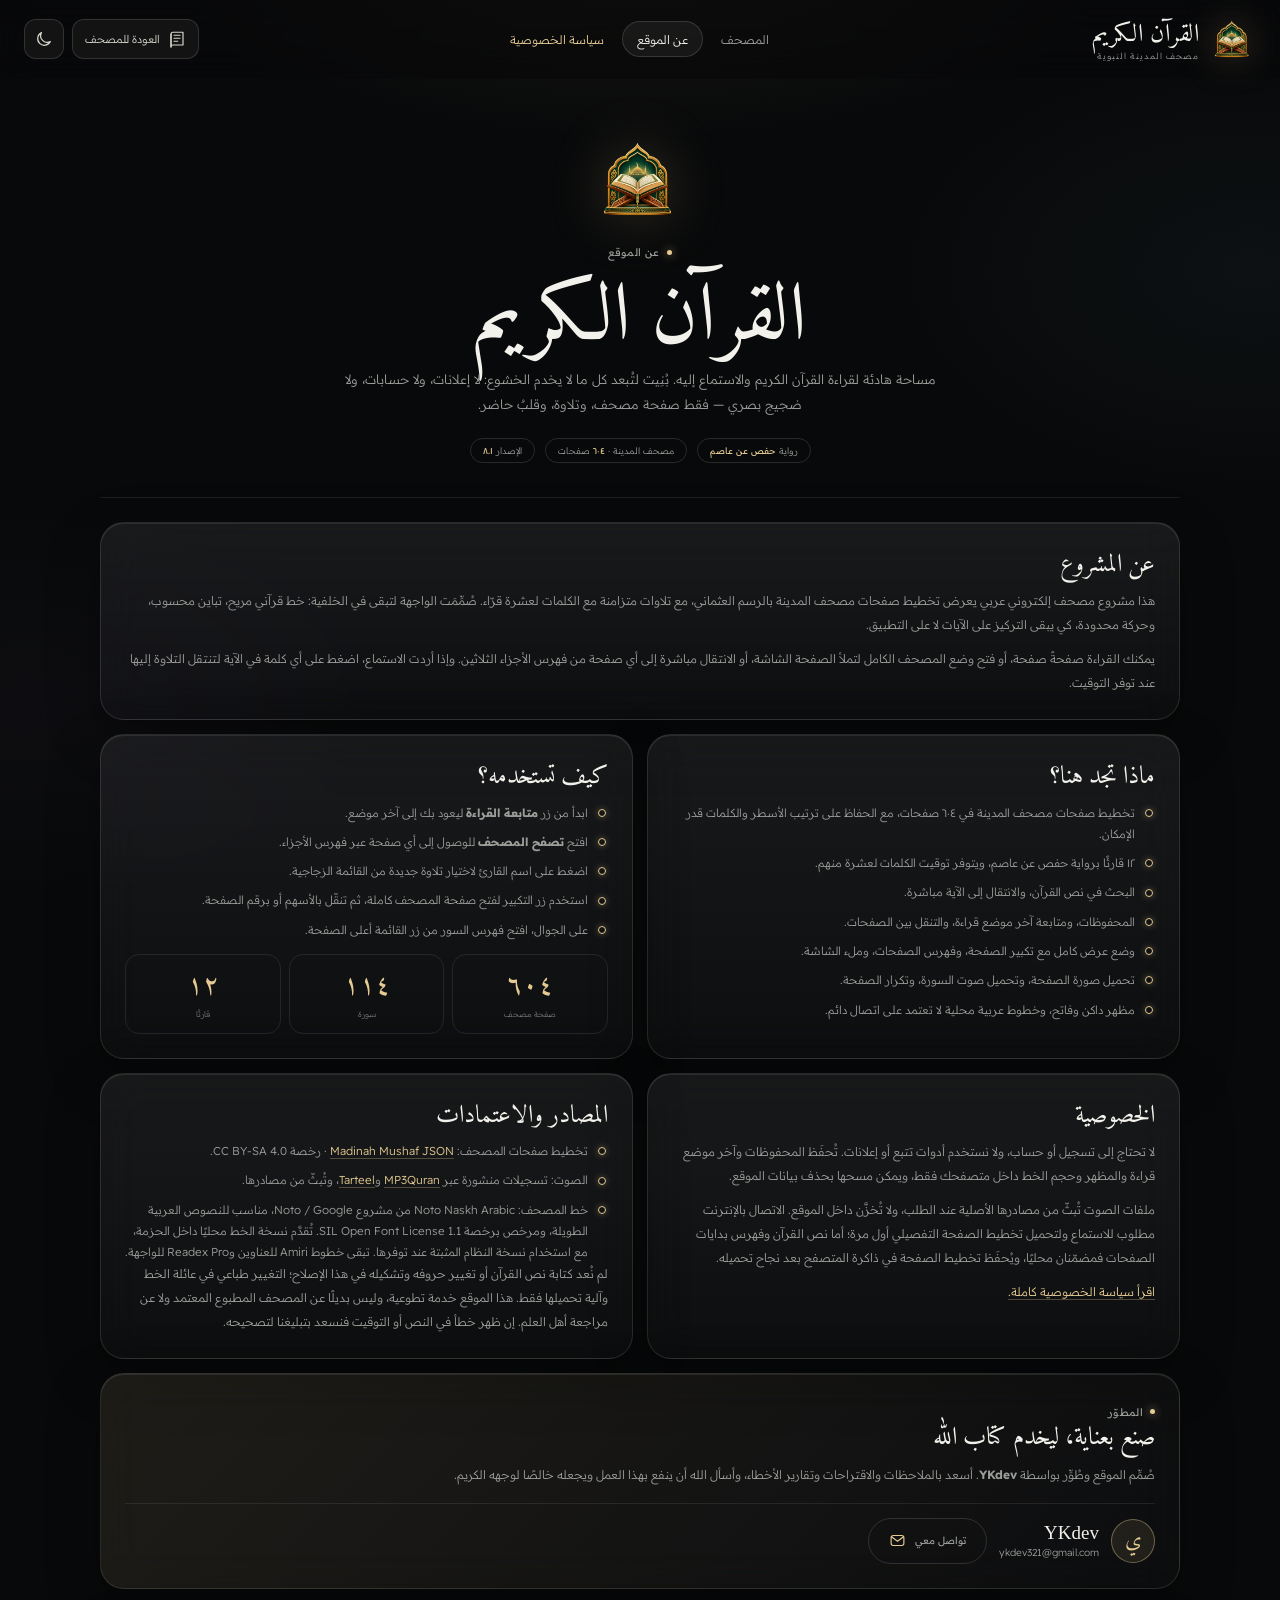
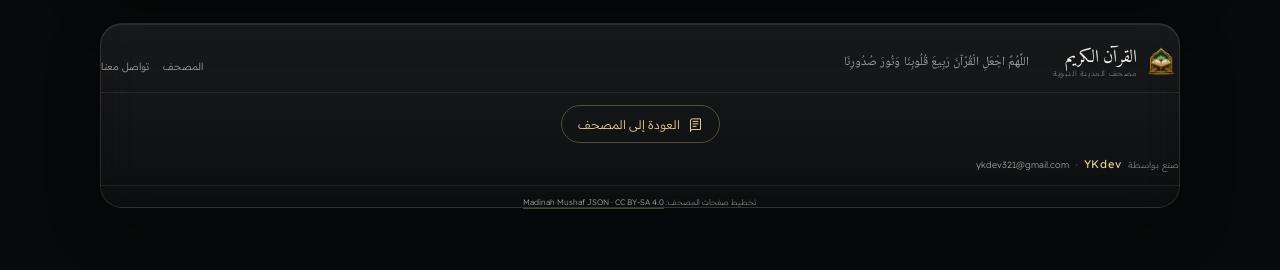
==== about.html @ bbfc26b6 "Upload Mishkat V8" ====
<!DOCTYPE html>

<html dir="rtl" lang="ar">
<head>
<meta charset="utf-8"/>
<meta content="width=device-width, initial-scale=1, viewport-fit=cover" name="viewport"/>
<meta content="#08090a" name="theme-color"/>
<meta content="8.1.0" name="application-version"/>
<meta content="عن القرآن الكريم — مصحف إلكتروني يجمع القراءة والتلاوة المتزامنة مع الكلمات وفهرس الصفحات، من تطوير YKdev." name="description"/>
<meta content="dark light" name="color-scheme"/>
<title>عن الموقع | القرآن الكريم</title>
<link href="icons/favicon.svg" rel="icon" type="image/svg+xml"/>
<link href="manifest.webmanifest" rel="manifest"/>
<link as="font" crossorigin="" href="assets/fonts/readex-pro-ar.woff2" rel="preload" type="font/woff2"/>
<link href="assets/styles.css" rel="stylesheet"/>
</head>
<body class="about-page">
<svg aria-hidden="true" class="svg-sprite" xmlns="http://www.w3.org/2000/svg">
<symbol id="i-moon" viewbox="0 0 24 24"><path d="M20.5 15.4A8.8 8.8 0 0 1 8.6 3.5 8.9 8.9 0 1 0 20.5 15.4Z"></path></symbol>
<symbol id="i-sun" viewbox="0 0 24 24"><circle cx="12" cy="12" r="4"></circle><path d="M12 2v2M12 20v2M4.9 4.9l1.4 1.4m11.4 11.4 1.4 1.4M2 12h2m16 0h2M4.9 19.1l1.4-1.4M17.7 6.3l1.4-1.4"></path></symbol>
<symbol id="i-arrow" viewbox="0 0 24 24"><path d="M19 12H5m6-6-6 6 6 6"></path></symbol>
<symbol id="i-book" viewbox="0 0 24 24"><path d="M4 5.5A2.5 2.5 0 0 1 6.5 3H20v17H6.5A2.5 2.5 0 0 0 4 22.5z"></path><path d="M4 5.5v17M8 7h8M8 11h8M8 15h5"></path></symbol>
<symbol id="i-headphones" viewbox="0 0 24 24"><path d="M3 13v-1a9 9 0 0 1 18 0v1M3 13h4v7H5a2 2 0 0 1-2-2zM21 13h-4v7h2a2 2 0 0 0 2-2z"></path></symbol>
<symbol id="i-shield" viewbox="0 0 24 24"><path d="M12 3 5 6v5c0 4.5 3 8.2 7 10 4-1.8 7-5.5 7-10V6z"></path><path d="m9 12 2.2 2.2L15.5 10"></path></symbol>
<symbol id="i-spark" viewbox="0 0 24 24"><path d="M12 2.8c.6 5.1 3.1 7.6 8.2 8.2-5.1.6-7.6 3.1-8.2 8.2-.6-5.1-3.1-7.6-8.2-8.2 5.1-.6 7.6-3.1 8.2-8.2Z"></path></symbol>
<symbol id="i-mail" viewbox="0 0 24 24"><rect height="14" rx="3" width="18" x="3" y="5"></rect><path d="m4 7 8 6 8-6"></path></symbol>
</svg>
<header class="topbar" id="topbar">
<div class="topbar-inner">
<a aria-label="العودة إلى المصحف" class="icon-btn mobile-menu" href="index.html">
<svg class="mirror-icon"><use href="#i-arrow"></use></svg>
</a>
<a aria-label="القرآن الكريم — الصفحة الرئيسية" class="brand" href="index.html">
<img alt="" class="brand-logo" height="46" src="icons/logo-mishkat.png" width="46"/>
<span class="brand-copy"><strong>القرآن الكريم</strong><small>مصحف المدينة النبوية</small></span>
</a>
<nav aria-label="التنقل الرئيسي" class="main-nav">
<a class="nav-link" href="index.html">المصحف</a>
<a aria-current="page" class="nav-link nav-about active" href="about.html">عن الموقع</a>
<a class="nav-link nav-about" href="privacy.html">سياسة الخصوصية</a></nav>
<div class="topbar-actions">
<a class="glass-action" href="index.html"><svg><use href="#i-book"></use></svg><span>العودة للمصحف</span></a>
<button aria-label="تغيير المظهر" class="glass-icon" id="theme-toggle" title="تغيير المظهر"><svg><use href="#i-moon"></use></svg></button>
</div>
</div>
</header>
<main class="about-shell">
<section aria-labelledby="about-title" class="about-hero">
<img alt="" class="about-logo" height="92" src="icons/logo-mishkat.png" width="92"/>
<span class="eyebrow"><span class="eyebrow-dot"></span> عن الموقع</span>
<h1 id="about-title">القرآن الكريم</h1>
<p>مساحة هادئة لقراءة القرآن الكريم والاستماع إليه. بُنِيت لتُبعد كل ما لا يخدم الخشوع: لا إعلانات، ولا حسابات، ولا ضجيج بصري — فقط صفحة مصحف، وتلاوة، وقلبٌ حاضر.</p>
<div class="about-meta">
<span>رواية <strong>حفص عن عاصم</strong></span>
<span>مصحف المدينة · <strong>٦٠٤</strong> صفحات</span>
<span>الإصدار <strong>٨.١</strong></span>
</div>
</section>
<div class="about-grid">
<section class="about-card glass-panel wide">
<h2>عن المشروع</h2>
<p>هذا مشروع مصحف إلكتروني عربي يعرض تخطيط صفحات مصحف المدينة بالرسم العثماني، مع تلاوات متزامنة مع الكلمات لعشرة قرّاء. صُمِّمَت الواجهة لتبقى في الخلفية: خط قرآني مريح، تباين محسوب، وحركة محدودة، كي يبقى التركيز على الآيات لا على التطبيق.</p>
<p>يمكنك القراءة صفحةً صفحة، أو فتح وضع المصحف الكامل لتملأ الصفحة الشاشة، أو الانتقال مباشرة إلى أي صفحة من فهرس الأجزاء الثلاثين. وإذا أردت الاستماع، اضغط على أي كلمة في الآية لتنتقل التلاوة إليها عند توفر التوقيت.</p>
</section>
<section class="about-card glass-panel">
<h2>ماذا تجد هنا؟</h2>
<ul>
<li>تخطيط صفحات مصحف المدينة في ٦٠٤ صفحات، مع الحفاظ على ترتيب الأسطر والكلمات قدر الإمكان.</li>
<li>١٢ قارئًا برواية حفص عن عاصم، ويتوفر توقيت الكلمات لعشرة منهم.</li>
<li>البحث في نص القرآن، والانتقال إلى الآية مباشرة.</li>
<li>المحفوظات، ومتابعة آخر موضع قراءة، والتنقل بين الصفحات.</li>
<li>وضع عرض كامل مع تكبير الصفحة، وفهرس الصفحات، وملء الشاشة.</li>
<li>تحميل صورة الصفحة، وتحميل صوت السورة، وتكرار الصفحة.</li>
<li>مظهر داكن وفاتح، وخطوط عربية محلية لا تعتمد على اتصال دائم.</li>
</ul>
</section>
<section class="about-card glass-panel">
<h2>كيف تستخدمه؟</h2>
<ul>
<li>ابدأ من زر <strong>متابعة القراءة</strong> ليعود بك إلى آخر موضع.</li>
<li>افتح <strong>تصفح المصحف</strong> للوصول إلى أي صفحة عبر فهرس الأجزاء.</li>
<li>اضغط على اسم القارئ لاختيار تلاوة جديدة من القائمة الزجاجية.</li>
<li>استخدم زر التكبير لفتح صفحة المصحف كاملة، ثم تنقّل بالأسهم أو برقم الصفحة.</li>
<li>على الجوال، افتح فهرس السور من زر القائمة أعلى الصفحة.</li>
</ul>
<div aria-label="أرقام سريعة" class="about-stats">
<div class="about-stat"><strong>٦٠٤</strong><span>صفحة مصحف</span></div>
<div class="about-stat"><strong>١١٤</strong><span>سورة</span></div>
<div class="about-stat"><strong>١٢</strong><span>قارئًا</span></div>
</div>
</section>
<section class="about-card glass-panel">
<h2>الخصوصية</h2>
<p>لا تحتاج إلى تسجيل أو حساب، ولا نستخدم أدوات تتبع أو إعلانات. تُحفَظ المحفوظات وآخر موضع قراءة والمظهر وحجم الخط داخل متصفحك فقط، ويمكن مسحها بحذف بيانات الموقع.</p>
<p>ملفات الصوت تُبثّ من مصادرها الأصلية عند الطلب، ولا تُخزَّن داخل الموقع. الاتصال بالإنترنت مطلوب للاستماع ولتحميل تخطيط الصفحة التفصيلي أول مرة؛ أما نص القرآن وفهرس بدايات الصفحات فمضمّنان محليًا، ويُحفَظ تخطيط الصفحة في ذاكرة المتصفح بعد نجاح تحميله.</p>
<p><a href="privacy.html">اقرأ سياسة الخصوصية كاملة.</a></p></section>
<section class="about-card glass-panel">
<h2>المصادر والاعتمادات</h2>
<ul>
<li>تخطيط صفحات المصحف: <a href="https://github.com/ouryhamdalaye/madinah-mushaf-json" rel="noopener" target="_blank">Madinah Mushaf JSON</a> · رخصة CC BY-SA 4.0.</li>
<li>الصوت: تسجيلات منشورة عبر <a href="https://mp3quran.net/" rel="noopener" target="_blank">MP3Quran</a> و<a href="https://tarteel.app/" rel="noopener" target="_blank">Tarteel</a>، وتُبثّ من مصادرها.</li>
<li>خط المصحف: Noto Naskh Arabic من مشروع Noto / Google، مناسب للنصوص العربية الطويلة، ومرخص برخصة SIL Open Font License 1.1. تُقدَّم نسخة الخط محليًا داخل الحزمة، مع استخدام نسخة النظام المثبتة عند توفرها. تبقى خطوط Amiri للعناوين وReadex Pro للواجهة.</li>
</ul>
<p>لم نُعد كتابة نص القرآن أو تغيير حروفه وتشكيله في هذا الإصلاح؛ التغيير طباعي في عائلة الخط وآلية تحميلها فقط. هذا الموقع خدمة تطوعية، وليس بديلًا عن المصحف المطبوع المعتمد ولا عن مراجعة أهل العلم. إن ظهر خطأ في النص أو التوقيت فنسعد بتبليغنا لتصحيحه.</p>
</section>
<section aria-labelledby="dev-title" class="about-card glass-panel wide dev-card">
<span class="eyebrow"><span class="eyebrow-dot"></span> المطوّر</span>
<h2 id="dev-title">صنع بعناية، ليخدم كتاب الله</h2>
<p>صُمِّم الموقع وطُوِّر بواسطة <strong>YKdev</strong>. أسعد بالملاحظات والاقتراحات وتقارير الأخطاء، وأسأل الله أن ينفع بهذا العمل ويجعله خالصًا لوجهه الكريم.</p>
<div class="dev-signature">
<span aria-hidden="true" class="dev-avatar">ي</span>
<div>
<strong>YKdev</strong>
<a href="mailto:ykdev321@gmail.com">ykdev321@gmail.com</a>
</div>
<a class="btn btn-ghost" href="mailto:ykdev321@gmail.com" style="margin-inline-start:auto">
<svg><use href="#i-mail"></use></svg><span>تواصل معي</span>
</a>
</div>
</section>
</div>
<footer class="site-footer about-footer glass-panel">
<div class="footer-brand">
<img alt="" height="34" src="icons/logo-mishkat.png" width="34"/>
<div><strong>القرآن الكريم</strong><small>مصحف المدينة النبوية</small></div>
</div>
<p class="footer-dua">اللَّهُمَّ اجْعَلِ الْقُرْآنَ رَبِيعَ قُلُوبِنَا وَنُورَ صُدُورِنَا</p>
<div class="footer-links">
<a href="index.html">المصحف</a>
<a href="mailto:ykdev321@gmail.com">تواصل معنا</a>
</div>
<div class="footer-about-bottom"><a aria-label="العودة إلى المصحف" href="index.html"><svg><use href="#i-book"></use></svg><span>العودة إلى المصحف</span></a></div>
<div class="footer-credit"><span>صنع بواسطة</span><strong>YKdev</strong><i>•</i><a href="mailto:ykdev321@gmail.com">ykdev321@gmail.com</a></div>
<div class="footer-sources">تخطيط صفحات المصحف: <a href="https://github.com/ouryhamdalaye/madinah-mushaf-json" rel="noopener" target="_blank">Madinah Mushaf JSON · CC BY-SA 4.0</a></div>
</footer>
</main>
<div aria-live="polite" class="toast" id="toast" role="status"></div>
<script defer="" src="assets/about.js"></script>
</body>
</html>
---- assets/styles.css ----
/* ============================================================
   القرآن الكريم — visual system
   A quiet, editorial glass interface inspired by modern Qur'an apps.
   ============================================================ */

@font-face {
  font-family: "Readex Pro";
  src: url("fonts/readex-pro-ar.woff2") format("woff2");
  font-weight: 200 700;
  font-style: normal;
  font-display: swap;
  unicode-range: U+0600-06FF, U+0750-077F, U+0870-0891, U+0897-08E1, U+08E3-08FF, U+200C-200E, U+2010-2011, U+204F, U+2E41, U+FB50-FDFF, U+FE70-FE74, U+FE76-FEFC, U+102E0-102FB, U+10E60-10E7E, U+10EC2-10EC7, U+10EC9-10EEE, U+10EF0-10EFF, U+1EE00-1EE03, U+1EE05-1EE1F, U+1EE21-1EE22, U+1EE24, U+1EE27, U+1EE29-1EE32, U+1EE34-1EE37, U+1EE39, U+1EE3B, U+1EE42, U+1EE47, U+1EE49, U+1EE4B, U+1EE4D-1EE4F, U+1EE51-1EE52, U+1EE54, U+1EE57, U+1EE59, U+1EE5B, U+1EE5D, U+1EE5F, U+1EE61-1EE62, U+1EE64, U+1EE67-1EE6A, U+1EE6C-1EE72, U+1EE74-1EE77, U+1EE79-1EE7C, U+1EE7E, U+1EE80-1EE89, U+1EE8B-1EE9B, U+1EEA1-1EEA3, U+1EEA5-1EEA9, U+1EEAB-1EEBB, U+1EEF0-1EEF1;
}
@font-face {
  font-family: "Readex Pro";
  src: url("fonts/readex-pro-latin.woff2") format("woff2");
  font-weight: 200 700;
  font-style: normal;
  font-display: swap;
  unicode-range: U+0000-00FF, U+0131, U+0152-0153, U+02BB-02BC, U+02C6, U+02DA, U+02DC, U+0304, U+0308, U+0329, U+2000-206F, U+20AC, U+2122, U+2191, U+2193, U+2212, U+2215, U+FEFF, U+FFFD;
}
@font-face {
  font-family: "Noto Naskh Arabic";
  src: url("fonts/noto-naskh-arabic-ar.woff2") format("woff2");
  font-style: normal;
  font-weight: 400;
  font-display: swap;
  unicode-range: U+0600-06FF, U+0750-077F, U+0870-0891, U+0897-08E1, U+08E3-08FF, U+200C-200E, U+2010-2011, U+204F, U+2E41, U+FB50-FDFF, U+FE70-FE74, U+FE76-FEFC, U+102E0-102FB, U+10E60-10E7E, U+10EC2-10EC7, U+10EC9-10EEE, U+10EF0-10EFF, U+1EE00-1EE03, U+1EE05-1EE1F, U+1EE21-1EE22, U+1EE24, U+1EE27, U+1EE29-1EE32, U+1EE34-1EE37, U+1EE39, U+1EE3B, U+1EE42, U+1EE47, U+1EE49, U+1EE4B, U+1EE4D-1EE4F, U+1EE51-1EE52, U+1EE54, U+1EE57, U+1EE59, U+1EE5B, U+1EE5D, U+1EE5F, U+1EE61-1EE62, U+1EE64, U+1EE67-1EE6A, U+1EE6C-1EE72, U+1EE74-1EE77, U+1EE79-1EE7C, U+1EE7E, U+1EE80-1EE89, U+1EE8B-1EE9B, U+1EEA1-1EEA3, U+1EEA5-1EEA9, U+1EEAB-1EEBB, U+1EEF0-1EEF1;
}
@font-face {
  font-family: "Noto Naskh Arabic Local";
  src: local("Noto Naskh Arabic"), local("NotoNaskhArabic-Regular");
  font-style: normal;
  font-weight: 400;
  font-display: swap;
}
@font-face {
  font-family: "Amiri";
  src: url("fonts/amiri-400-ar.woff2") format("woff2");
  font-weight: 400;
  font-style: normal;
  font-display: swap;
  unicode-range: U+0600-06FF, U+0750-077F, U+0870-0891, U+0897-08E1, U+08E3-08FF, U+200C-200E, U+2010-2011, U+204F, U+2E41, U+FB50-FDFF, U+FE70-FE74, U+FE76-FEFC, U+102E0-102FB, U+10E60-10E7E, U+10EC2-10EC7, U+10EC9-10EEE, U+10EF0-10EFF, U+1EE00-1EE03, U+1EE05-1EE1F, U+1EE21-1EE22, U+1EE24, U+1EE27, U+1EE29-1EE32, U+1EE34-1EE37, U+1EE39, U+1EE3B, U+1EE42, U+1EE47, U+1EE49, U+1EE4B, U+1EE4D-1EE4F, U+1EE51-1EE52, U+1EE54, U+1EE57, U+1EE59, U+1EE5B, U+1EE5D, U+1EE5F, U+1EE61-1EE62, U+1EE64, U+1EE67-1EE6A, U+1EE6C-1EE72, U+1EE74-1EE77, U+1EE79-1EE7C, U+1EE7E, U+1EE80-1EE89, U+1EE8B-1EE9B, U+1EEA1-1EEA3, U+1EEA5-1EEA9, U+1EEAB-1EEBB, U+1EEF0-1EEF1;
}
@font-face {
  font-family: "Amiri";
  src: url("fonts/amiri-700-ar.woff2") format("woff2");
  font-weight: 700;
  font-style: normal;
  font-display: swap;
  unicode-range: U+0600-06FF, U+0750-077F, U+0870-0891, U+0897-08E1, U+08E3-08FF, U+200C-200E, U+2010-2011, U+204F, U+2E41, U+FB50-FDFF, U+FE70-FE74, U+FE76-FEFC, U+102E0-102FB, U+10E60-10E7E, U+10EC2-10EC7, U+10EC9-10EEE, U+10EF0-10EFF, U+1EE00-1EE03, U+1EE05-1EE1F, U+1EE21-1EE22, U+1EE24, U+1EE27, U+1EE29-1EE32, U+1EE34-1EE37, U+1EE39, U+1EE3B, U+1EE42, U+1EE47, U+1EE49, U+1EE4B, U+1EE4D-1EE4F, U+1EE51-1EE52, U+1EE54, U+1EE57, U+1EE59, U+1EE5B, U+1EE5D, U+1EE5F, U+1EE61-1EE62, U+1EE64, U+1EE67-1EE6A, U+1EE6C-1EE72, U+1EE74-1EE77, U+1EE79-1EE7C, U+1EE7E, U+1EE80-1EE89, U+1EE8B-1EE9B, U+1EEA1-1EEA3, U+1EEA5-1EEA9, U+1EEAB-1EEBB, U+1EEF0-1EEF1;
}

:root {
  color-scheme: dark;
  --paper: #08090a;
  --paper-soft: #0d0f11;
  --ink: #f3f1eb;
  --ink-soft: #d7d4cc;
  --muted: #9b9d99;
  --muted-2: #737673;
  --faint: rgba(243, 241, 235, .14);
  --rule: rgba(243, 241, 235, .09);
  --wash: rgba(243, 241, 235, .05);
  --glass-bg: linear-gradient(180deg, rgba(255, 255, 255, .07), rgba(255, 255, 255, .025));
  --glass-border: rgba(255, 255, 255, .115);
  --glass-shadow: 0 18px 54px rgba(0, 0, 0, .28), inset 0 1px 0 rgba(255, 255, 255, .09);
  --glass-strong: rgba(11, 13, 15, .9);
  --accent: #e5cb92;
  --accent-strong: #f6e3b6;
  --accent-ink: #19140a;
  --accent-rgb: 229, 203, 146;
  --green: #8bd8b5;
  --blue: #9ed5e6;
  --rose: #e6a6a0;
  --blur: 22px;
  --page-bg:
    radial-gradient(ellipse at 50% -8%, rgba(229, 203, 146, .075), transparent 58%),
    linear-gradient(155deg, #121416 0%, #0c0e10 54%, #111315 100%);
  --page-ink: #f0eadc;
  --page-muted: rgba(240, 234, 220, .62);
  --page-border: rgba(229, 203, 146, .28);
  --page-glow: rgba(229, 203, 146, .045);
  --page-number: #e5cb92;
  --shadow: 0 32px 90px rgba(0, 0, 0, .48);
  --sans: "Readex Pro", "Noto Sans Arabic", "Segoe UI", Tahoma, sans-serif;
  --serif: "Amiri", "Noto Naskh Arabic", Georgia, serif;
  --quran: "Noto Naskh Arabic", "Noto Naskh Arabic Local", serif;
  font-family: var(--sans);
  font-weight: 300;
  font-synthesis: none;
}

* { box-sizing: border-box; }
html { scroll-behavior: smooth; }
body {
  margin: 0;
  min-height: 100vh;
  padding-bottom: 116px;
  color: var(--ink);
  background:
    radial-gradient(ellipse 62% 42% at 50% -12%, rgba(229, 203, 146, .085), transparent 66%),
    radial-gradient(ellipse 44% 38% at 98% 30%, rgba(110, 160, 180, .055), transparent 64%),
    radial-gradient(ellipse 46% 36% at 2% 78%, rgba(140, 120, 180, .04), transparent 62%),
    var(--paper);
  background-attachment: fixed;
  overflow-x: hidden;
  -webkit-font-smoothing: antialiased;
}
body::before {
  content: "";
  position: fixed;
  inset: 0;
  z-index: -1;
  pointer-events: none;
  opacity: .22;
  background-image: radial-gradient(rgba(255, 255, 255, .14) .45px, transparent .55px);
  background-size: 26px 26px;
  mask-image: radial-gradient(ellipse 80% 70% at 50% 30%, #000 10%, transparent 78%);
  -webkit-mask-image: radial-gradient(ellipse 80% 70% at 50% 30%, #000 10%, transparent 78%);
}
::selection { background: var(--accent); color: var(--accent-ink); }
button, input, select, textarea { font: inherit; }
button { color: inherit; }
a { color: inherit; text-decoration: none; }
img, svg { display: block; }
button:focus-visible, a:focus-visible, input:focus-visible, select:focus-visible, [tabindex]:focus-visible {
  outline: 2px solid var(--accent);
  outline-offset: 3px;
}
[hidden] { display: none !important; }
body.dialog-open { overflow: hidden; }

.svg-sprite { position: absolute; width: 0; height: 0; overflow: hidden; }
svg { width: 18px; height: 18px; fill: none; stroke: currentColor; stroke-width: 1.6; stroke-linecap: round; stroke-linejoin: round; }
.sr-only { position: absolute; width: 1px; height: 1px; padding: 0; margin: -1px; overflow: hidden; clip: rect(0, 0, 0, 0); white-space: nowrap; border: 0; }
.mirror-icon { transform: scaleX(-1); }

/* ------------------------------------------------------------
   Shared surfaces
   ------------------------------------------------------------ */
.glass-panel {
  background: var(--glass-bg);
  border: 1px solid var(--glass-border);
  box-shadow: var(--glass-shadow);
  -webkit-backdrop-filter: blur(var(--blur)) saturate(1.45);
  backdrop-filter: blur(var(--blur)) saturate(1.45);
}
.eyebrow {
  display: inline-flex;
  align-items: center;
  gap: 7px;
  color: var(--muted);
  font-size: 10.5px;
  font-weight: 400;
  letter-spacing: .035em;
  line-height: 1.6;
}
.eyebrow-dot { width: 5px; height: 5px; border-radius: 50%; background: var(--accent); box-shadow: 0 0 10px rgba(var(--accent-rgb), .8); }
.btn {
  min-height: 46px;
  padding: 0 20px;
  display: inline-flex;
  align-items: center;
  justify-content: center;
  gap: 9px;
  border: 1px solid var(--faint);
  border-radius: 999px;
  background: transparent;
  color: var(--ink);
  font-size: 12.5px;
  font-weight: 400;
  cursor: pointer;
  transition: background-color .22s, border-color .22s, color .22s, transform .22s, box-shadow .22s;
}
.btn svg { width: 17px; height: 17px; }
.btn:hover { background: var(--wash); border-color: rgba(var(--accent-rgb), .42); transform: translateY(-1px); }
.btn:active { transform: scale(.98); }
.btn-primary { background: var(--ink); border-color: var(--ink); color: var(--paper); font-weight: 500; }
.btn-primary:hover { background: #fff; border-color: #fff; color: #0b0c0d; box-shadow: 0 12px 32px rgba(0, 0, 0, .22); }
.btn-ghost { color: var(--ink-soft); }
.btn-ghost svg { color: var(--accent); }
.btn-listen { min-height: 40px; padding: 0 15px; background: var(--ink); border-color: var(--ink); color: var(--paper); font-size: 11px; font-weight: 500; }
.btn-listen:hover { background: #fff; border-color: #fff; color: #0b0c0d; }
.btn-listen svg { width: 14px; height: 14px; fill: currentColor; stroke: none; }
.icon-btn {
  width: 40px;
  height: 40px;
  flex: 0 0 40px;
  display: inline-grid;
  place-items: center;
  border: 1px solid var(--faint);
  border-radius: 12px;
  background: transparent;
  color: var(--ink-soft);
  cursor: pointer;
  transition: background-color .2s, border-color .2s, color .2s, transform .2s;
}
.icon-btn:hover { background: var(--wash); border-color: rgba(var(--accent-rgb), .42); color: var(--accent-strong); transform: translateY(-1px); }
.icon-btn svg { width: 17px; height: 17px; }
.setting-button {
  min-width: 36px;
  height: 34px;
  padding: 0 8px;
  border: 1px solid var(--faint);
  border-radius: 10px;
  background: transparent;
  color: var(--ink-soft);
  font-size: 11px;
  cursor: pointer;
  transition: background-color .2s, border-color .2s, color .2s;
}
.font-reset { min-width: 34px; font-size: 16px; line-height: 1; }
.setting-button:hover, .setting-button[aria-pressed="true"] { background: rgba(var(--accent-rgb), .09); border-color: rgba(var(--accent-rgb), .42); color: var(--accent-strong); }
.live-dot { width: 6px; height: 6px; border-radius: 50%; background: var(--green); box-shadow: 0 0 10px rgba(139, 216, 181, .75); flex: 0 0 6px; }

/* ------------------------------------------------------------
   Top bar
   ------------------------------------------------------------ */
.topbar {
  position: sticky;
  top: 0;
  z-index: 45;
  border-bottom: 1px solid transparent;
  background: rgba(8, 9, 10, .54);
  -webkit-backdrop-filter: blur(18px) saturate(1.35);
  backdrop-filter: blur(18px) saturate(1.35);
  transition: background-color .3s, border-color .3s;
}
.topbar.scrolled { background: rgba(8, 9, 10, .86); border-bottom-color: var(--rule); }
.topbar-inner {
  width: min(1440px, calc(100% - 48px));
  min-height: 78px;
  margin: 0 auto;
  display: flex;
  align-items: center;
  gap: 28px;
}
.brand { display: inline-flex; align-items: center; gap: 11px; min-width: 176px; }
.brand-logo { width: 46px; height: 46px; filter: drop-shadow(0 0 18px rgba(var(--accent-rgb), .25)); }
.brand-copy { display: grid; line-height: 1.3; }
.brand-copy strong { color: var(--ink); font-family: var(--serif); font-size: 25px; font-weight: 400; letter-spacing: .02em; }
.brand-copy small { color: var(--muted); font-size: 8.5px; font-weight: 300; letter-spacing: .12em; }
.main-nav { display: flex; align-items: center; gap: 3px; margin-inline: auto; }
.nav-link {
  position: relative;
  min-height: 36px;
  padding: 0 14px;
  display: inline-flex;
  align-items: center;
  border: 1px solid transparent;
  border-radius: 999px;
  background: transparent;
  color: var(--muted);
  font-size: 12px;
  font-weight: 300;
  cursor: pointer;
  transition: color .2s, background-color .2s, border-color .2s;
}
.nav-link:hover { color: var(--ink); background: var(--wash); }
.nav-link.active { color: var(--ink); background: rgba(255, 255, 255, .055); border-color: var(--faint); }
.nav-about { color: var(--accent); }
.topbar-actions { display: flex; align-items: center; gap: 8px; }
.glass-icon, .glass-action {
  min-height: 40px;
  display: inline-flex;
  align-items: center;
  justify-content: center;
  gap: 8px;
  border: 1px solid var(--faint);
  border-radius: 12px;
  background: var(--wash);
  color: var(--ink-soft);
  cursor: pointer;
  transition: background-color .2s, border-color .2s, color .2s;
}
.glass-icon { width: 40px; }
.glass-action { padding: 0 12px; font-size: 11px; }
.glass-icon:hover, .glass-action:hover { border-color: rgba(var(--accent-rgb), .42); color: var(--accent-strong); background: rgba(var(--accent-rgb), .07); }
.glass-action kbd { padding: 2px 5px; border: 1px solid var(--rule); border-radius: 5px; color: var(--muted-2); font: 8px var(--sans); direction: ltr; }
.mobile-menu { display: none; }
.search-action svg { color: var(--accent); }

/* ------------------------------------------------------------
   Hero
   ------------------------------------------------------------ */
.page-shell { width: min(1440px, calc(100% - 48px)); margin: 0 auto; }
.hero {
  position: relative;
  display: grid;
  grid-template-columns: minmax(0, 1.12fr) minmax(300px, .88fr);
  align-items: center;
  gap: clamp(28px, 5vw, 76px);
  min-height: 390px;
  padding: 46px 6px 42px;
  border-bottom: 1px solid var(--rule);
}
.hero-copy { position: relative; z-index: 1; }
.hero h1 {
  margin: 14px 0 0;
  font-family: var(--serif);
  font-size: clamp(68px, 8.2vw, 118px);
  font-weight: 400;
  line-height: .95;
  letter-spacing: -.015em;
  color: var(--ink);
  text-shadow: 0 0 70px rgba(var(--accent-rgb), .09);
}
.accent-dot { color: var(--accent); }
.hero-subtitle { margin: 5px 0 0; color: var(--accent); font-family: var(--serif); font-size: clamp(20px, 2vw, 27px); line-height: 1.4; }
.hero-lede { max-width: 540px; margin: 14px 0 0; color: var(--muted); font-size: 13px; font-weight: 300; line-height: 1.95; }
.hero-actions { display: flex; flex-wrap: wrap; gap: 9px; margin-top: 24px; }
.hero-meta { display: flex; flex-wrap: wrap; align-items: center; gap: 11px; margin-top: 22px; color: var(--muted); font-size: 10.5px; }
.hero-meta strong { color: var(--ink); font-size: 12px; font-weight: 500; }
.hero-meta i { color: var(--faint); font-style: normal; }
.hero-art { position: relative; display: flex; flex-direction: column; align-items: center; justify-content: center; gap: 8px; min-height: 340px; }
.hero-aura {
  position: absolute;
  width: min(360px, 82%);
  aspect-ratio: 1;
  border-radius: 50%;
  background: radial-gradient(circle, rgba(var(--accent-rgb), .15) 0%, rgba(var(--accent-rgb), .045) 38%, transparent 70%);
  filter: blur(14px);
  animation: aura-breathe 7s ease-in-out infinite;
}
.hero-logo { position: relative; width: clamp(140px, 15vw, 205px); height: auto; filter: drop-shadow(0 0 34px rgba(var(--accent-rgb), .18)); }
.hero-quote { position: relative; max-width: 420px; margin: 0; color: var(--muted); font-family: var(--quran); font-size: clamp(15px, 1.5vw, 19px); line-height: 1.95; text-align: center; }
.hero-card {
  position: relative;
  width: min(300px, 100%);
  margin-top: 4px;
  padding: 12px 16px;
  display: grid;
  gap: 3px;
  border-radius: 16px;
  color: var(--ink);
}
.hero-card::before { content: ""; position: absolute; inset-inline-start: 0; top: 12px; bottom: 12px; width: 2px; border-radius: 2px; background: linear-gradient(var(--accent), transparent); }
.hero-card-label { color: var(--muted); font-size: 8.5px; letter-spacing: .06em; }
.hero-card strong { font-size: 11.5px; font-weight: 400; }
.hero-card small { color: var(--muted); font-size: 9px; }
.hero-card > svg { position: absolute; inset-inline-end: 14px; top: 50%; width: 18px; height: 18px; transform: translateY(-50%) scaleX(-1); color: var(--accent); }
@keyframes aura-breathe { 0%, 100% { opacity: .72; transform: scale(.98); } 50% { opacity: 1; transform: scale(1.04); } }

/* ------------------------------------------------------------
   Workspace and library
   ------------------------------------------------------------ */
.workspace { display: grid; grid-template-columns: 292px minmax(0, 1fr); align-items: start; gap: 20px; padding-top: 26px; }
.library-panel {
  position: sticky;
  top: 94px;
  max-height: calc(100vh - 124px);
  min-height: 600px;
  padding: 20px 14px 14px;
  display: flex;
  flex-direction: column;
  overflow: hidden;
  border-radius: 26px;
}
.panel-heading { display: flex; align-items: center; justify-content: space-between; gap: 10px; margin-bottom: 16px; padding: 0 3px; }
.panel-heading h2 { margin: 3px 0 0; color: var(--ink); font-family: var(--serif); font-size: 23px; font-weight: 400; line-height: 1.3; }
.surah-count { width: 40px; height: 40px; flex: 0 0 40px; display: grid; place-items: center; border: 1px solid rgba(var(--accent-rgb), .3); border-radius: 50%; background: rgba(var(--accent-rgb), .06); color: var(--accent); font-size: 11px; }
.library-close { display: none; }
.library-tabs { display: grid; grid-template-columns: 1fr 1fr; gap: 3px; padding: 3px; border: 1px solid var(--rule); border-radius: 13px; background: rgba(0, 0, 0, .18); }
.library-tab { min-height: 36px; border: 1px solid transparent; border-radius: 10px; background: transparent; color: var(--muted); font-size: 10.5px; cursor: pointer; transition: .2s; }
.library-tab:hover { color: var(--ink); }
.library-tab.active { border-color: var(--faint); background: rgba(255, 255, 255, .07); color: var(--ink); }
.library-tab span { color: var(--accent); padding-inline-start: 2px; }
.search-field {
  height: 42px;
  margin: 12px 0;
  padding: 0 12px;
  display: flex;
  align-items: center;
  gap: 8px;
  border: 1px solid var(--rule);
  border-radius: 999px;
  background: rgba(0, 0, 0, .16);
  color: var(--muted-2);
  transition: border-color .2s, background-color .2s;
}
.search-field:focus-within { border-color: rgba(var(--accent-rgb), .4); background: rgba(0, 0, 0, .24); }
.search-field svg { width: 15px; height: 15px; flex: 0 0 15px; }
.search-field input { width: 100%; min-width: 0; border: 0; outline: 0; background: transparent; color: var(--ink); font-size: 10.5px; }
.search-field input::placeholder { color: var(--muted-2); }
.surah-list { flex: 1; overflow-y: auto; padding-inline-end: 2px; scrollbar-width: thin; scrollbar-color: rgba(var(--accent-rgb), .25) transparent; }
.surah-item {
  width: 100%;
  padding: 8px 7px;
  display: flex;
  align-items: center;
  gap: 8px;
  border: 1px solid transparent;
  border-radius: 14px;
  background: transparent;
  color: var(--ink-soft);
  text-align: right;
  cursor: pointer;
  transition: background-color .18s, border-color .18s, color .18s;
}
.surah-item:hover { background: var(--wash); border-color: var(--rule); }
.surah-item.active { background: rgba(var(--accent-rgb), .08); border-color: rgba(var(--accent-rgb), .26); color: var(--ink); }
.surah-number { width: 31px; height: 31px; flex: 0 0 31px; display: grid; place-items: center; border: 1px solid var(--faint); border-radius: 50%; color: var(--accent); font-size: 10px; }
.surah-item.active .surah-number { border-color: rgba(var(--accent-rgb), .55); background: rgba(var(--accent-rgb), .1); }
.surah-item-copy { flex: 1; min-width: 0; display: grid; line-height: 1.45; }
.surah-item-copy strong { overflow: hidden; color: inherit; font-family: var(--serif); font-size: 14px; font-weight: 400; text-overflow: ellipsis; white-space: nowrap; }
.surah-item-copy small { overflow: hidden; color: var(--muted-2); font-size: 8px; text-overflow: ellipsis; white-space: nowrap; direction: ltr; text-align: right; }
.surah-item-meta { flex: 0 0 auto; color: var(--muted-2); font-size: 8px; white-space: nowrap; }
.library-footer { margin-top: 10px; padding-top: 12px; display: flex; align-items: center; justify-content: center; gap: 7px; border-top: 1px solid var(--rule); color: var(--muted-2); font-size: 9px; }
.saved-item .surah-number { color: var(--accent); }

/* ------------------------------------------------------------
   Reader chrome
   ------------------------------------------------------------ */
.reader-column { min-width: 0; display: flex; flex-direction: column; gap: 12px; }
.reader-top { padding: 11px 14px; display: flex; align-items: center; gap: 12px; border-radius: 20px; }
.reader-position { display: flex; align-items: center; gap: 10px; min-width: 0; }
.position-emblem { width: 37px; height: 37px; flex: 0 0 37px; display: grid; place-items: center; border: 1px solid rgba(var(--accent-rgb), .25); border-radius: 12px; background: rgba(var(--accent-rgb), .06); color: var(--accent); font-size: 22px; }
.reader-position div { display: grid; gap: 2px; min-width: 0; }
.reader-position small { color: var(--muted-2); font-size: 8.5px; }
.reader-position strong { overflow: hidden; color: var(--ink); font-size: 11px; font-weight: 400; text-overflow: ellipsis; white-space: nowrap; }
.reader-tools { margin-inline-start: auto; display: flex; align-items: center; gap: 5px; }
.tool-group { display: flex; gap: 3px; }
.translation-button { padding: 0 10px; }
.reader-tools .icon-btn { width: 34px; height: 34px; flex-basis: 34px; border-radius: 10px; }
.reader-tools .icon-btn svg { width: 15px; height: 15px; }
.page-jump { display: flex; align-items: center; gap: 5px; color: var(--muted-2); font-size: 9px; white-space: nowrap; }
.page-jump input, .focus-page-jump input {
  width: 45px;
  height: 32px;
  border: 1px solid var(--faint);
  border-radius: 9px;
  background: rgba(0, 0, 0, .16);
  color: var(--accent-strong);
  text-align: center;
  font-size: 11px;
  outline: 0;
}
.page-jump input::-webkit-inner-spin-button, .focus-page-jump input::-webkit-inner-spin-button { appearance: none; }
.recitation-bar { padding: 8px 10px 8px 14px; display: flex; align-items: center; justify-content: space-between; gap: 12px; border-radius: 20px; }
.reciter-current {
  display: flex;
  align-items: center;
  gap: 10px;
  min-width: 0;
  padding: 4px 6px 4px 4px;
  border: 1px solid transparent;
  border-radius: 14px;
  background: transparent;
  color: inherit;
  text-align: right;
  cursor: pointer;
  transition: background-color .2s, border-color .2s;
}
.reciter-current:hover { background: var(--wash); border-color: var(--rule); }
.avatar {
  width: 40px;
  height: 40px;
  flex: 0 0 40px;
  display: grid;
  place-items: center;
  border: 1px solid hsla(var(--hue, 42), 55%, 68%, .36);
  border-radius: 50%;
  background:
    radial-gradient(circle at 30% 20%, hsla(var(--hue, 42), 80%, 80%, .24), transparent 62%),
    rgba(255, 255, 255, .045);
  color: hsl(var(--hue, 42), 58%, 80%);
  font-family: var(--serif);
  font-size: 19px;
}
.reciter-current-copy { display: grid; gap: 1px; min-width: 0; line-height: 1.4; }
.reciter-current-copy small { color: var(--muted-2); font-size: 8px; }
.reciter-current-copy strong { overflow: hidden; color: var(--ink); font-size: 11.5px; font-weight: 400; text-overflow: ellipsis; white-space: nowrap; }
.reciter-current-copy em { overflow: hidden; color: var(--muted); font: 8px var(--sans); font-style: normal; letter-spacing: .03em; text-overflow: ellipsis; white-space: nowrap; direction: ltr; text-align: right; }
.chevron { width: 16px; height: 16px; color: var(--muted-2); transform: scaleX(-1); }
.recitation-actions { display: flex; align-items: center; gap: 12px; }
.live-badge { display: inline-flex; align-items: center; gap: 6px; color: var(--muted); font-size: 8.5px; white-space: nowrap; }
.live-badge > span { width: 5px; height: 5px; border-radius: 50%; background: var(--green); box-shadow: 0 0 8px rgba(139, 216, 181, .7); }
.reader-message { padding: 10px 14px; border: 1px solid rgba(var(--accent-rgb), .26); border-radius: 13px; background: rgba(var(--accent-rgb), .07); color: var(--accent-strong); font-size: 10.5px; line-height: 1.8; }

/* ------------------------------------------------------------
   Mushaf page
   ------------------------------------------------------------ */
.mushaf-stage { padding: 6px 0 4px; display: flex; justify-content: center; }
.mushaf-page {
  position: relative;
  isolation: isolate;
  width: min(100%, 840px);
  min-height: 1040px;
  padding: 24px clamp(24px, 4.8vw, 58px) 58px;
  overflow: hidden;
  display: flex;
  flex-direction: column;
  border: 1px solid var(--page-border);
  border-radius: 10px;
  color: var(--page-ink);
  background: var(--page-bg);
  box-shadow:
    0 32px 90px rgba(0, 0, 0, .52),
    0 0 0 1px rgba(255, 255, 255, .025) inset,
    0 0 80px var(--page-glow) inset;
}
.mushaf-page::before, .mushaf-page::after { content: ""; position: absolute; pointer-events: none; border: 1px solid rgba(var(--accent-rgb), .16); border-radius: 5px; }
.mushaf-page::before { inset: 10px; }
.mushaf-page::after { inset: 15px; border-color: rgba(var(--accent-rgb), .07); }
.mushaf-topline { position: relative; z-index: 1; margin: 0 6px 13px; padding-bottom: 9px; display: flex; align-items: center; justify-content: space-between; border-bottom: 1px solid rgba(var(--accent-rgb), .14); color: rgba(var(--accent-rgb), .58); font-family: var(--quran); font-size: 13px; }
.mushaf-ornament { font-size: 15px; }
.mushaf-page-heading { display: none; }
.mushaf-basmalah { position: relative; z-index: 1; padding: 0 0 6px; color: var(--accent-strong); font-family: var(--quran); font-size: clamp(24px, 3vw, 32px); line-height: 1.9; text-align: center; }
.mushaf-basmalah[hidden] { display: none; }
.quran-content {
  position: relative;
  z-index: 1;
  direction: rtl;
  color: var(--page-ink);
  font-family: var(--quran);
  font-size: calc(clamp(1.55rem, 1.8vw + .7rem, 2rem) * var(--quran-zoom, 1));
  font-weight: 400;
  font-style: normal;
  font-kerning: normal;
  font-synthesis: none;
  font-variant-ligatures: common-ligatures contextual;
  font-feature-settings: "kern" 1, "liga" 1, "calt" 1, "mark" 1, "mkmk" 1;
  line-height: 2.5;
  text-align: center;
  text-rendering: optimizeLegibility;
  -webkit-font-smoothing: auto;
  word-spacing: 0;
  letter-spacing: 0;
  unicode-bidi: isolate;
  overflow-wrap: normal;
  flex: 1 0 auto;
  display: flex;
  flex-direction: column;
  justify-content: space-evenly;
}
.mushaf-line { display: block; flex: 0 0 auto; width: 100%; min-height: 2.5em; direction: rtl; text-align: center; line-height: 2.5; }
.mushaf-line .ayah-unit { display: inline; margin: 0 .015em; white-space: nowrap; }
.quran-word {
  position: relative;
  display: inline;
  padding: 0 .012em;
  border-radius: .24em;
  color: var(--page-ink);
  font-family: var(--quran);
  font-weight: 400;
  white-space: nowrap;
  cursor: pointer;
  transition: color .12s, background-color .12s, box-shadow .12s, text-shadow .12s;
  -webkit-box-decoration-break: clone;
  box-decoration-break: clone;
}
.quran-word:hover { color: var(--accent-strong); }
.quran-word.word-active {
  z-index: 2;
  color: var(--accent-ink);
  background: linear-gradient(135deg, var(--accent-strong), var(--accent));
  box-shadow: 0 0 0 .1em rgba(var(--accent-rgb), .13), 0 0 20px rgba(var(--accent-rgb), .3);
  text-shadow: 0 1px 0 rgba(255, 255, 255, .25);
}
.quran-word.ayah-word-active { color: var(--accent-strong); background: rgba(var(--accent-rgb), .13); box-shadow: inset 0 -1px 0 rgba(var(--accent-rgb), .48); }
.verse-end {
  display: inline-flex;
  flex: 0 0 1.35em;
  align-items: center;
  justify-content: center;
  width: 1.35em;
  min-width: 1.35em;
  height: 1.35em;
  margin: 0 .03em;
  vertical-align: middle;
  border: 1px solid rgba(var(--accent-rgb), .46);
  border-radius: 50%;
  background: rgba(var(--accent-rgb), .045);
  color: var(--accent);
  font-family: var(--serif);
  font-size: .54em;
  line-height: 1;
  transition: background-color .15s, color .15s;
}
.ayah-unit.active-ayah .verse-end { background: var(--accent); border-color: var(--accent); color: var(--accent-ink); }
.mushaf-surah-title-row { display: flex; align-items: center; justify-content: center; min-height: 2.3em; margin: .22em 0 .1em; color: var(--accent-strong); font-family: var(--serif); font-size: 1.1em; text-align: center; }
.mushaf-surah-title-row span {
  display: inline-block;
  min-width: min(78%, 340px);
  padding: .04em 1.4em;
  border: 1px solid rgba(var(--accent-rgb), .3);
  border-radius: 999px;
  background: linear-gradient(90deg, rgba(var(--accent-rgb), .04), rgba(var(--accent-rgb), .1), rgba(var(--accent-rgb), .04));
  box-shadow: inset 0 1px rgba(255, 255, 255, .045);
}
.mushaf-basmala-line { min-height: 2.1em; padding: .02em 0 .08em; color: var(--accent); font-family: var(--quran); font-size: 1.12em; line-height: 2.1; text-align: center; }
.fallback-line { display: block; min-height: 0; white-space: normal; text-align: justify; line-height: 2.5; font-weight: 400; }
.translation-panel { display: none; margin: 18px 0 4px; padding-top: 13px; border-top: 1px solid rgba(var(--accent-rgb), .18); direction: ltr; text-align: left; font-family: var(--sans); }
.show-translation .translation-panel { display: block; }
.translation-row { padding: 8px 3px; border-bottom: 1px solid rgba(var(--accent-rgb), .08); color: var(--page-muted); }
.translation-row strong { color: var(--accent); font: 400 11px var(--serif); }
.translation-row p { margin: 4px 0 0; font-size: 11.5px; line-height: 1.75; }
.translation-text { display: none; direction: ltr; margin: 0 0 14px; color: var(--page-muted); font-size: 11px; line-height: 1.8; }
.show-translation .translation-text { display: block; }
.mushaf-page-footer { position: absolute; z-index: 2; bottom: 13px; left: 50%; transform: translateX(-50%); }
.mushaf-page-number {
  min-width: 42px;
  height: 27px;
  padding: 0 10px;
  display: grid;
  place-items: center;
  border: 1px solid rgba(var(--accent-rgb), .44);
  border-radius: 999px;
  background: rgba(var(--accent-rgb), .055);
  color: var(--accent);
  font-size: 10px;
}
.loading-state, .loading-line, .empty-state, .search-empty { padding: 26px 10px; color: var(--muted); font-size: 11px; line-height: 1.9; text-align: center; }

/* ------------------------------------------------------------
   Page tools
   ------------------------------------------------------------ */
.page-actions { padding: 7px; display: flex; align-items: center; justify-content: center; flex-wrap: wrap; gap: 5px; border-radius: 18px; }
.page-tool {
  min-height: 38px;
  padding: 0 12px;
  display: inline-flex;
  align-items: center;
  justify-content: center;
  gap: 6px;
  border: 1px solid transparent;
  border-radius: 12px;
  background: transparent;
  color: var(--muted);
  font-size: 9.5px;
  cursor: pointer;
  transition: background-color .2s, border-color .2s, color .2s, transform .2s;
}
.page-tool svg { width: 15px; height: 15px; }
.page-tool:hover { border-color: rgba(var(--accent-rgb), .28); background: rgba(var(--accent-rgb), .06); color: var(--accent-strong); transform: translateY(-1px); }
.page-tool:disabled { opacity: .3; pointer-events: none; }
.page-tool.repeat-page[aria-pressed="true"] { border-color: rgba(var(--accent-rgb), .48); background: rgba(var(--accent-rgb), .1); color: var(--accent-strong); }
.page-tool.download-audio { color: var(--blue); }
.page-tool.download-audio:hover { border-color: rgba(158, 213, 230, .4); color: #d8f6ff; }
.page-tool.next-page { color: var(--accent); }
.page-status { display: flex; align-items: center; justify-content: center; gap: 9px; padding-bottom: 2px; color: var(--muted-2); font-size: 8.5px; }
.page-status-separator { color: var(--accent); }

/* ------------------------------------------------------------
   Footer
   ------------------------------------------------------------ */
.site-footer {
  margin: 26px 0 22px;
  padding: 17px 20px;
  display: flex;
  flex-wrap: wrap;
  align-items: center;
  gap: 14px 24px;
  border-radius: 22px;
}
.footer-brand { display: flex; align-items: center; gap: 8px; }
.footer-brand img { width: 34px; height: 34px; }
.footer-brand div { display: grid; line-height: 1.35; }
.footer-brand strong { color: var(--ink); font-family: var(--serif); font-size: 18px; font-weight: 400; }
.footer-brand small { color: var(--muted-2); font-size: 7.5px; letter-spacing: .08em; }
.footer-dua { flex: 1; min-width: 220px; margin: 0; color: var(--muted); font-family: var(--quran); font-size: 12.5px; line-height: 1.8; }
.footer-links { display: flex; gap: 14px; }
.footer-links a { color: var(--muted); font-size: 9.5px; }
.footer-links a:hover { color: var(--accent); }
.footer-credit { display: flex; align-items: center; gap: 6px; color: var(--muted-2); font-size: 9px; }
.footer-credit strong { color: var(--accent); font-size: 11px; font-weight: 400; letter-spacing: .08em; }
.footer-credit i { color: var(--faint); font-style: normal; }
.footer-credit a { color: var(--muted); }
.footer-credit a:hover { color: var(--accent); }
.footer-sources { width: 100%; padding-top: 11px; border-top: 1px solid var(--rule); color: var(--muted-2); font-size: 8px; text-align: center; }
.footer-sources a { color: var(--muted); text-decoration: underline; text-decoration-color: rgba(var(--accent-rgb), .3); text-underline-offset: 3px; }
.footer-about-bottom { width: 100%; padding-top: 12px; border-top: 1px solid var(--rule); display: flex; justify-content: center; }
.footer-about-bottom a { display: inline-flex; align-items: center; gap: 8px; min-height: 38px; padding: 7px 16px; border: 1px solid rgba(var(--accent-rgb), .3); border-radius: 999px; color: var(--accent); font-size: 12px; transition: background .18s, border-color .18s; }
.footer-about-bottom a:hover { background: rgba(var(--accent-rgb), .1); border-color: rgba(var(--accent-rgb), .58); }
.footer-about-bottom svg { width: 15px; height: 15px; }

/* ------------------------------------------------------------
   Player dock
   ------------------------------------------------------------ */
.player-dock {
  position: fixed;
  z-index: 50;
  bottom: max(12px, env(safe-area-inset-bottom));
  left: 50%;
  transform: translateX(-50%);
  width: min(1180px, calc(100% - 28px));
  min-height: 78px;
  padding: 10px 18px;
  display: grid;
  grid-template-columns: minmax(190px, 1fr) minmax(320px, 1.25fr) minmax(150px, .9fr);
  align-items: center;
  gap: 18px;
  border-radius: 22px;
  background: linear-gradient(120deg, rgba(13, 15, 18, .92), rgba(17, 19, 23, .9));
  border-color: rgba(255, 255, 255, .14);
  box-shadow: 0 20px 60px rgba(0, 0, 0, .4), inset 0 1px 0 rgba(255, 255, 255, .09);
  -webkit-backdrop-filter: blur(30px) saturate(1.4);
  backdrop-filter: blur(30px) saturate(1.4);
}
.player-info { display: flex; align-items: center; gap: 10px; min-width: 0; }
.player-avatar {
  width: 40px;
  height: 40px;
  flex: 0 0 40px;
  display: grid;
  place-items: center;
  border: 1px solid rgba(var(--accent-rgb), .3);
  border-radius: 50%;
  background: radial-gradient(circle at 30% 20%, rgba(var(--accent-rgb), .18), transparent 65%), rgba(255, 255, 255, .04);
  color: var(--accent);
  font-family: var(--serif);
  font-size: 19px;
}
.player-track { display: grid; gap: 2px; min-width: 0; }
.player-track strong { overflow: hidden; color: var(--ink); font-size: 10.5px; font-weight: 400; text-overflow: ellipsis; white-space: nowrap; }
.player-track span { overflow: hidden; color: var(--muted); font-size: 8.5px; text-overflow: ellipsis; white-space: nowrap; }
.player-center { display: grid; gap: 6px; }
.player-controls { display: flex; align-items: center; justify-content: center; gap: 18px; }
.player-control, .player-main { display: grid; place-items: center; border: 0; cursor: pointer; transition: .18s; }
.player-control { width: 29px; height: 29px; border-radius: 50%; background: transparent; color: var(--muted); }
.player-control:hover { background: var(--wash); color: var(--accent); }
.player-main {
  width: 43px;
  height: 43px;
  border-radius: 50%;
  color: #19140a;
  background: linear-gradient(135deg, var(--accent-strong), var(--accent));
  box-shadow: 0 0 22px rgba(var(--accent-rgb), .25);
}
.player-main:hover { box-shadow: 0 0 30px rgba(var(--accent-rgb), .42); }
.player-main svg { width: 17px; height: 17px; fill: currentColor; stroke: none; }
.progress-row { display: flex; align-items: center; gap: 8px; color: var(--muted-2); font-size: 8.5px; font-variant-numeric: tabular-nums; }
.progress-row input { width: 100%; height: 4px; accent-color: var(--accent); cursor: pointer; }
.player-extra { display: flex; align-items: center; justify-content: flex-end; gap: 15px; }
.speed-wrap { display: flex; align-items: center; gap: 6px; color: var(--muted-2); font-size: 8.5px; }
.speed-wrap select { padding: 5px 6px; border: 1px solid var(--faint); border-radius: 7px; background: rgba(255, 255, 255, .055); color: var(--ink); font-size: 8.5px; }
.speed-wrap option { background: #15171a; color: var(--ink); }
.stream-badge { display: flex; align-items: center; gap: 5px; color: var(--green); font-size: 8px; white-space: nowrap; }
.stream-badge > span { width: 5px; height: 5px; border-radius: 50%; background: var(--green); }

/* ------------------------------------------------------------
   Search
   ------------------------------------------------------------ */
.search-overlay { position: fixed; z-index: 110; inset: 0; display: grid; place-items: start center; padding: 10vh 16px 24px; }
.search-overlay[hidden] { display: none; }
.search-backdrop { position: absolute; inset: 0; background: rgba(4, 5, 6, .72); -webkit-backdrop-filter: blur(10px); backdrop-filter: blur(10px); }
.search-dialog {
  position: relative;
  width: min(680px, 100%);
  max-height: 78vh;
  padding: 22px;
  overflow: hidden;
  border-radius: 26px;
  background: var(--glass-strong);
}
.search-dialog-head { display: flex; align-items: flex-start; justify-content: space-between; gap: 14px; margin-bottom: 16px; }
.search-dialog h2 { margin: 4px 0 0; color: var(--ink); font-family: var(--serif); font-size: 27px; font-weight: 400; line-height: 1.3; }
.global-search-box { height: 50px; padding: 0 15px; display: flex; align-items: center; gap: 10px; border: 1px solid rgba(var(--accent-rgb), .28); border-radius: 999px; background: rgba(0, 0, 0, .2); color: var(--accent); }
.global-search-box input { flex: 1; min-width: 0; border: 0; outline: 0; background: transparent; color: var(--ink); font-size: 12px; }
.global-search-box input::placeholder { color: var(--muted-2); }
.search-hint { margin: 10px 4px 12px; color: var(--muted-2); font-size: 9px; }
.search-hint kbd { padding: 1px 5px; border: 1px solid var(--rule); border-radius: 4px; font-size: 8px; direction: ltr; }
.search-results { max-height: 52vh; overflow: auto; }
.search-result { width: 100%; margin-bottom: 7px; padding: 12px; display: block; border: 1px solid var(--rule); border-radius: 14px; background: var(--wash); color: var(--ink); text-align: right; cursor: pointer; transition: .2s; }
.search-result:hover { border-color: rgba(var(--accent-rgb), .36); background: rgba(var(--accent-rgb), .06); }
.search-result-head { display: flex; justify-content: space-between; gap: 12px; color: var(--accent); font-size: 9px; }
.search-result-head span { color: var(--muted-2); }
.search-result p { margin: 7px 0 4px; font-family: var(--quran); font-size: 19px; line-height: 1.8; }
.search-result small { display: block; color: var(--muted); font-size: 9px; line-height: 1.6; direction: ltr; text-align: left; }

/* ------------------------------------------------------------
   Dialogs: reciters and page index
   ------------------------------------------------------------ */
.modal-layer { position: fixed; z-index: 100; inset: 0; display: grid; place-items: center; padding: 20px; }
.modal-layer[hidden] { display: none; }
.modal-scrim { position: absolute; inset: 0; background: rgba(4, 5, 6, .68); -webkit-backdrop-filter: blur(9px); backdrop-filter: blur(9px); }
.modal-card {
  position: relative;
  width: min(760px, 100%);
  max-height: min(82vh, 760px);
  padding: 22px;
  overflow: auto;
  border-radius: 28px;
  background: var(--glass-strong);
  animation: modal-in .32s cubic-bezier(.2, .7, .1, 1) both;
}
@keyframes modal-in { from { opacity: 0; transform: translateY(10px) scale(.985); } to { opacity: 1; transform: none; } }
.modal-head { display: flex; align-items: flex-start; justify-content: space-between; gap: 14px; }
.modal-head h2 { margin: 4px 0 0; color: var(--ink); font-family: var(--serif); font-size: 29px; font-weight: 400; line-height: 1.3; }
.modal-head p { max-width: 540px; margin: 5px 0 0; color: var(--muted); font-size: 10px; line-height: 1.8; }
.modal-note { margin: 14px 2px 0; display: flex; align-items: center; gap: 7px; color: var(--muted-2); font-size: 8.5px; line-height: 1.7; }
.reciter-picker { margin-top: 16px; display: grid; gap: 14px; }
.reciter-group { display: grid; gap: 6px; }
.reciter-group-head { padding: 0 3px 6px; display: flex; align-items: center; justify-content: space-between; border-bottom: 1px solid var(--rule); color: var(--muted); font-size: 8.5px; }
.reciter-group-head small { color: var(--muted-2); font-size: 8px; }
.reciter-grid-inner { display: grid; grid-template-columns: repeat(2, minmax(0, 1fr)); gap: 6px; }
.reciter-chip {
  position: relative;
  min-height: 62px;
  padding: 8px 10px;
  display: flex;
  align-items: center;
  gap: 9px;
  border: 1px solid var(--rule);
  border-radius: 16px;
  background: var(--wash);
  color: var(--ink);
  text-align: right;
  cursor: pointer;
  transition: background-color .2s, border-color .2s, transform .2s;
}
.reciter-chip:hover { border-color: rgba(var(--accent-rgb), .3); background: rgba(var(--accent-rgb), .05); transform: translateY(-1px); }
.reciter-chip.active { border-color: rgba(var(--accent-rgb), .55); background: rgba(var(--accent-rgb), .08); }
.reciter-chip .avatar { width: 36px; height: 36px; flex-basis: 36px; font-size: 17px; }
.reciter-chip-copy { min-width: 0; flex: 1; display: grid; gap: 2px; line-height: 1.35; }
.reciter-chip-copy strong { overflow: hidden; font-family: var(--serif); font-size: 14px; font-weight: 400; text-overflow: ellipsis; white-space: nowrap; }
.reciter-chip-copy small { overflow: hidden; color: var(--muted-2); font-size: 8px; letter-spacing: .02em; text-overflow: ellipsis; white-space: nowrap; direction: ltr; text-align: right; }
.reciter-chip-badge { align-self: flex-start; padding: 2px 6px; border: 1px solid var(--rule); border-radius: 999px; color: var(--muted-2); font-size: 7px; line-height: 1.4; white-space: nowrap; }
.reciter-chip-badge.timed { border-color: rgba(139, 216, 181, .24); color: var(--green); }
.reciter-chip .check { width: 17px; height: 17px; color: var(--accent); flex: 0 0 17px; }
.page-index-card { width: min(880px, 100%); }
.page-index-search { margin: 16px 0 12px; background: rgba(0, 0, 0, .18); }
.page-index-grid { max-height: 57vh; overflow: auto; padding-inline-end: 4px; scrollbar-width: thin; scrollbar-color: rgba(var(--accent-rgb), .25) transparent; }
.page-juz { padding: 12px 0 10px; border-top: 1px solid var(--rule); }
.page-juz:first-child { border-top: 0; padding-top: 0; }
.page-juz h3 { margin: 0 0 8px; display: flex; align-items: baseline; justify-content: space-between; gap: 10px; color: var(--ink); font-family: var(--serif); font-size: 17px; font-weight: 400; }
.page-juz h3 small { color: var(--muted-2); font-family: var(--sans); font-size: 8px; font-weight: 300; }
.page-grid { display: grid; grid-template-columns: repeat(auto-fill, minmax(42px, 1fr)); gap: 5px; }
.page-btn { height: 36px; border: 1px solid var(--rule); border-radius: 10px; background: transparent; color: var(--muted); font-size: 10px; cursor: pointer; transition: .18s; }
.page-btn:hover { border-color: rgba(var(--accent-rgb), .4); background: rgba(var(--accent-rgb), .07); color: var(--accent-strong); }
.page-btn.current { border-color: rgba(var(--accent-rgb), .55); background: rgba(var(--accent-rgb), .12); color: var(--accent-strong); }
.page-btn[hidden] { display: none; }
.page-juz[hidden] { display: none; }

/* ------------------------------------------------------------
   Full-page mushaf focus mode
   ------------------------------------------------------------ */
.focus-bar {
  position: fixed;
  z-index: 92;
  top: max(12px, env(safe-area-inset-top));
  left: 50%;
  transform: translateX(-50%);
  width: min(1180px, calc(100% - 24px));
  min-height: 58px;
  padding: 8px 10px;
  display: flex;
  align-items: center;
  gap: 10px;
  border-radius: 18px;
  background: rgba(11, 13, 15, .9);
  border-color: rgba(255, 255, 255, .14);
  box-shadow: 0 16px 50px rgba(0, 0, 0, .35), inset 0 1px 0 rgba(255, 255, 255, .08);
}
.focus-title { min-width: 0; display: grid; gap: 1px; line-height: 1.35; }
.focus-title strong { color: var(--ink); font-size: 10.5px; font-weight: 400; white-space: nowrap; }
.focus-controls { margin-inline-start: auto; display: flex; align-items: center; gap: 5px; }
.focus-controls .icon-btn, .focus-controls .setting-button { width: 34px; height: 34px; flex-basis: 34px; border-radius: 10px; }
.focus-controls .icon-btn svg { width: 15px; height: 15px; }
.focus-divider { width: 1px; height: 22px; margin: 0 4px; background: var(--rule); }
.focus-page-jump { display: flex; align-items: center; gap: 4px; color: var(--muted-2); font-size: 8px; }
.focus-page-jump input { width: 42px; height: 32px; }
.focus-chip { min-height: 34px; padding: 0 10px; display: inline-flex; align-items: center; gap: 5px; border: 1px solid var(--faint); border-radius: 10px; background: transparent; color: var(--ink-soft); font-size: 9px; cursor: pointer; }
.focus-chip:hover { color: var(--accent); border-color: rgba(var(--accent-rgb), .35); }
.focus-chip svg { width: 14px; height: 14px; }
body.mushaf-focus { overflow: hidden; padding-bottom: 0; }
body.mushaf-focus .topbar, body.mushaf-focus .hero, body.mushaf-focus .library-panel, body.mushaf-focus .reader-top, body.mushaf-focus .recitation-bar, body.mushaf-focus .page-actions, body.mushaf-focus .page-status, body.mushaf-focus .site-footer, body.mushaf-focus .reader-message { display: none !important; }
body.mushaf-focus .mushaf-stage {
  position: fixed;
  z-index: 70;
  inset: 0;
  padding: 0;
  overflow: auto;
  display: flex;
  justify-content: center;
  align-items: flex-start;
  background:
    radial-gradient(ellipse 60% 40% at 50% 0%, rgba(var(--accent-rgb), .06), transparent 70%),
    var(--paper);
}
body.mushaf-focus .mushaf-page {
  width: 100%;
  max-width: none;
  min-height: 100vh;
  min-height: 100dvh;
  height: auto;
  padding: max(78px, calc(env(safe-area-inset-top) + 70px)) clamp(18px, 4.5vw, 86px) 140px;
  border: 0;
  border-radius: 0;
  box-shadow: none;
}
body.mushaf-focus .mushaf-page::before { inset: 8px; }
body.mushaf-focus .mushaf-page::after { inset: 13px; }
body.mushaf-focus .quran-content { font-size: calc(clamp(1.5rem, 1.6vw + .6rem, 2.9rem) * var(--quran-zoom, 1)); }
body.mushaf-focus .player-dock { z-index: 75; width: min(980px, calc(100% - 24px)); }
body.mushaf-focus .search-overlay, body.mushaf-focus .modal-layer { z-index: 110; }
body.mushaf-focus .toast { z-index: 130; }

/* ------------------------------------------------------------
   Toast, drawer, misc
   ------------------------------------------------------------ */
.toast {
  position: fixed;
  z-index: 130;
  bottom: 112px;
  left: 50%;
  max-width: calc(100% - 28px);
  padding: 10px 16px;
  border: 1px solid rgba(var(--accent-rgb), .32);
  border-radius: 999px;
  background: rgba(11, 13, 15, .95);
  box-shadow: var(--shadow);
  color: var(--accent-strong);
  font-size: 10px;
  text-align: center;
  opacity: 0;
  pointer-events: none;
  transform: translate(-50%, 10px);
  transition: opacity .22s, transform .22s;
}
.toast.show { opacity: 1; transform: translate(-50%, 0); }
.drawer-scrim { position: fixed; z-index: 55; inset: 0; border: 0; background: rgba(0, 0, 0, .54); cursor: default; }
.drawer-scrim[hidden] { display: none; }

/* ------------------------------------------------------------
   Light theme
   ------------------------------------------------------------ */
body.light-theme {
  color-scheme: light;
  --paper: #f4f1e9;
  --paper-soft: #fbf8f0;
  --ink: #171a18;
  --ink-soft: #313631;
  --muted: #62675f;
  --muted-2: #858a80;
  --faint: rgba(23, 26, 24, .16);
  --rule: rgba(23, 26, 24, .1);
  --wash: rgba(23, 26, 24, .035);
  --glass-bg: linear-gradient(180deg, rgba(255, 255, 255, .74), rgba(255, 255, 255, .48));
  --glass-border: rgba(23, 26, 24, .12);
  --glass-shadow: 0 18px 50px rgba(40, 45, 38, .08), inset 0 1px 0 rgba(255, 255, 255, .85);
  --glass-strong: rgba(250, 247, 239, .95);
  --accent: #8a6a27;
  --accent-strong: #6f531b;
  --accent-ink: #fffaf0;
  --accent-rgb: 138, 106, 39;
  --green: #2d7c5a;
  --blue: #276c83;
  --page-bg:
    radial-gradient(ellipse at 50% -8%, rgba(255, 255, 255, .92), transparent 62%),
    linear-gradient(155deg, #fffdf7 0%, #fbf5e7 54%, #f7eedb 100%);
  --page-ink: #1e3b32;
  --page-muted: #5b6e66;
  --page-border: rgba(156, 117, 45, .34);
  --page-glow: rgba(156, 117, 45, .035);
  --page-number: #7c5c23;
  background:
    radial-gradient(ellipse 62% 42% at 50% -12%, rgba(197, 157, 75, .16), transparent 66%),
    radial-gradient(ellipse 44% 38% at 98% 30%, rgba(93, 150, 170, .08), transparent 64%),
    var(--paper);
}
body.light-theme::before { opacity: .18; background-image: radial-gradient(rgba(23, 26, 24, .18) .45px, transparent .55px); }
body.light-theme .topbar { background: rgba(244, 241, 233, .65); }
body.light-theme .topbar.scrolled { background: rgba(244, 241, 233, .92); }
body.light-theme .player-dock { background: linear-gradient(120deg, rgba(250, 247, 240, .96), rgba(255, 253, 247, .94)); border-color: rgba(23, 26, 24, .12); }
body.light-theme .focus-bar { background: rgba(250, 247, 240, .95); border-color: rgba(23, 26, 24, .14); }
body.light-theme .search-dialog, body.light-theme .modal-card { background: rgba(250, 247, 240, .97); }
body.light-theme .search-backdrop, body.light-theme .modal-scrim { background: rgba(45, 40, 30, .36); }
body.light-theme .toast { background: rgba(250, 247, 240, .98); color: var(--accent-strong); }
body.light-theme .speed-wrap option { background: #fffdf7; }
body.light-theme .search-result { background: rgba(255, 255, 255, .55); }
body.light-theme .page-btn, body.light-theme .search-field { background: rgba(255, 255, 255, .42); }
body.light-theme .quran-word:hover { color: var(--accent); }
body.light-theme .quran-word.word-active { color: var(--accent-ink); }
body.light-theme .hero-card { background: rgba(255, 255, 255, .6); }
body.light-theme .hero-logo,
body.light-theme .about-logo { filter: brightness(.72) saturate(1.3) drop-shadow(0 0 24px rgba(138, 106, 39, .2)); }
body.light-theme .brand-logo,
body.light-theme .site-footer img { filter: brightness(.74) saturate(1.3) drop-shadow(0 0 14px rgba(138, 106, 39, .18)); }
body.light-theme .library-tabs { background: rgba(255, 255, 255, .38); }
body.light-theme .library-tab.active { background: rgba(255, 255, 255, .85); }
body.light-theme .player-main { color: #fffaf0; }
body.light-theme .btn-primary { background: var(--ink); color: #fdfaf2; }
body.light-theme .btn-listen { background: var(--ink); color: #fdfaf2; }
body.light-theme .btn-primary:hover, body.light-theme .btn-listen:hover { background: #000; color: #fff; }
body.light-theme .mushaf-page { box-shadow: 0 28px 80px rgba(58, 48, 30, .18), 0 0 0 1px rgba(255, 255, 255, .5) inset, 0 0 70px rgba(156, 117, 45, .035) inset; }
body.light-theme .surah-item.active { background: rgba(138, 106, 39, .09); }
body.light-theme .reciter-chip.active { background: rgba(138, 106, 39, .09); }
body.light-theme .hero-aura { background: radial-gradient(circle, rgba(138, 106, 39, .14) 0%, rgba(138, 106, 39, .04) 40%, transparent 70%); }

/* ------------------------------------------------------------
   About page
   ------------------------------------------------------------ */
.about-page { padding-bottom: 40px; }
.about-shell { width: min(1080px, calc(100% - 48px)); margin: 0 auto; }
.about-hero { padding: 54px 0 34px; text-align: center; border-bottom: 1px solid var(--rule); }
.about-hero .about-logo { width: 92px; height: 92px; margin: 0 auto 14px; filter: drop-shadow(0 0 28px rgba(var(--accent-rgb), .2)); }
.about-hero h1 { margin: 8px 0 0; color: var(--ink); font-family: var(--serif); font-size: clamp(48px, 7vw, 82px); font-weight: 400; line-height: 1.05; }
.about-hero h1 span { color: var(--accent); }
.about-hero p { max-width: 620px; margin: 12px auto 0; color: var(--muted); font-size: 13px; line-height: 1.95; }
.about-hero .about-meta { margin-top: 20px; display: flex; justify-content: center; gap: 10px; flex-wrap: wrap; }
.about-meta span { padding: 6px 12px; border: 1px solid var(--faint); border-radius: 999px; color: var(--muted); font-size: 9px; }
.about-meta strong { color: var(--accent); font-weight: 400; }
.about-grid { display: grid; grid-template-columns: repeat(2, minmax(0, 1fr)); gap: 14px; padding: 24px 0 8px; }
.about-card { padding: 24px; border-radius: 24px; }
.about-card.wide { grid-column: 1 / -1; }
.about-card h2 { margin: 0 0 10px; color: var(--ink); font-family: var(--serif); font-size: 25px; font-weight: 400; line-height: 1.3; }
.about-card h3 { margin: 18px 0 6px; color: var(--ink); font-family: var(--serif); font-size: 18px; font-weight: 400; }
.about-card p { margin: 0 0 10px; color: var(--muted); font-size: 12px; line-height: 2; }
.about-card p:last-child { margin-bottom: 0; }
.about-card ul { margin: 10px 0 0; padding: 0; list-style: none; display: grid; gap: 8px; }
.about-card li { position: relative; padding-inline-start: 20px; color: var(--muted); font-size: 11.5px; line-height: 1.85; }
.about-card li::before { content: ""; position: absolute; inset-inline-start: 2px; top: .62em; width: 6px; height: 6px; border-radius: 50%; border: 1px solid var(--accent); box-shadow: 0 0 7px rgba(var(--accent-rgb), .35); }
.about-card a { color: var(--accent); text-decoration: underline; text-decoration-color: rgba(var(--accent-rgb), .3); text-underline-offset: 3px; }
.about-stats { display: grid; grid-template-columns: repeat(3, minmax(0, 1fr)); gap: 8px; margin-top: 14px; }
.about-stat { padding: 12px; border: 1px solid var(--rule); border-radius: 14px; text-align: center; }
.about-stat strong { display: block; color: var(--accent); font-family: var(--serif); font-size: 28px; font-weight: 400; line-height: 1.2; }
.about-stat span { color: var(--muted-2); font-size: 8px; }
.dev-card { background: linear-gradient(135deg, rgba(var(--accent-rgb), .1), rgba(255, 255, 255, .02)); }
.dev-signature { margin-top: 16px; display: flex; align-items: center; gap: 12px; padding-top: 14px; border-top: 1px solid var(--rule); }
.dev-avatar { width: 44px; height: 44px; display: grid; place-items: center; border-radius: 50%; border: 1px solid rgba(var(--accent-rgb), .4); background: rgba(var(--accent-rgb), .09); color: var(--accent); font-family: var(--serif); font-size: 22px; }
.dev-signature div { display: grid; gap: 2px; }
.dev-signature strong { color: var(--ink); font-family: var(--serif); font-size: 19px; font-weight: 400; }
.dev-signature a { color: var(--muted); font-size: 10px; direction: ltr; text-decoration: none; }
.dev-signature a:hover { color: var(--accent); }
.about-footer { padding: 20px 0 0; }

/* ------------------------------------------------------------
   Responsive
   ------------------------------------------------------------ */
@media (max-width: 1200px) {
  .hero { grid-template-columns: minmax(0, 1.1fr) minmax(270px, .9fr); }
  .workspace { grid-template-columns: 270px minmax(0, 1fr); }
}
@media (max-width: 1020px) {
  .topbar-inner, .page-shell, .about-shell { width: calc(100% - 32px); }
  .topbar-inner { gap: 14px; }
  .brand { min-width: 154px; }
  .brand-copy strong { font-size: 22px; }
  .nav-link { padding: 0 10px; }
  .workspace { grid-template-columns: 244px minmax(0, 1fr); gap: 14px; }
  .library-panel { padding-inline: 11px; }
  .surah-item-copy strong { font-size: 13px; }
  .hero h1 { font-size: clamp(64px, 8.6vw, 94px); }
  .reader-top { flex-wrap: wrap; }
  .page-jump { margin-inline-start: auto; }
  .player-dock { grid-template-columns: 170px minmax(260px, 1fr) 140px; gap: 12px; padding: 10px 14px; }
  .stream-badge { display: none; }
}
@media (max-width: 860px) {
  .hero { min-height: 0; padding: 36px 2px 32px; grid-template-columns: 1fr; }
  .hero-art { display: none; }
  .hero h1 { font-size: clamp(62px, 13vw, 88px); }
  .hero-lede { max-width: 600px; }
  .workspace { display: block; padding-top: 18px; }
  .library-panel {
    position: fixed;
    z-index: 60;
    top: 82px;
    bottom: 95px;
    right: 10px;
    width: min(330px, calc(100% - 20px));
    max-height: none;
    min-height: 0;
    border-radius: 22px;
    background: var(--glass-strong);
    transform: translateX(calc(100% + 24px));
    transition: transform .28s cubic-bezier(.2, .7, .1, 1);
    box-shadow: 0 24px 70px rgba(0, 0, 0, .42);
  }
  body.library-open .library-panel { transform: translateX(0); }
  .library-close { display: inline-grid; margin-inline-start: auto; }
  .panel-heading .surah-count { display: none; }
  .mobile-menu { display: inline-grid; }
  .main-nav { display: none; }
  .topbar-actions { margin-inline-start: auto; }
  .reader-column { gap: 10px; }
  .reader-top { padding: 9px 10px; }
  .reader-tools { gap: 4px; }
  .reader-tools .icon-btn { width: 32px; height: 32px; flex-basis: 32px; }
  .recitation-bar { padding: 7px 8px; }
  .reciter-current-copy strong { font-size: 10.5px; }
  .live-badge { display: none; }
  .mushaf-page { min-height: 900px; padding: 20px 20px 50px; }
  .quran-content { font-size: calc(clamp(1.5rem, 6vw, 1.68rem) * var(--quran-zoom, 1)); line-height: 2.5; }
  .mushaf-line { min-height: 2.5em; line-height: 2.5; }
  .page-actions { justify-content: flex-start; }
  .page-tool { flex: 1 1 calc(33.333% - 5px); padding: 0 7px; font-size: 9px; }
  .site-footer { display: grid; grid-template-columns: 1fr; text-align: center; justify-items: center; gap: 10px; padding: 16px; }
  .footer-dua { min-width: 0; }
  .footer-sources { text-align: center; }
  .player-dock {
    bottom: max(7px, env(safe-area-inset-bottom));
    width: calc(100% - 14px);
    min-height: 92px;
    padding: 9px 11px;
    grid-template-columns: minmax(0, 1fr) auto;
    grid-template-rows: auto auto;
    gap: 3px 10px;
    border-radius: 18px;
  }
  .player-info { grid-column: 1; grid-row: 1; }
  .player-center { grid-column: 2; grid-row: 1 / span 2; min-width: 112px; }
  .player-extra { grid-column: 1; grid-row: 3; justify-content: flex-start; }
  .player-avatar { width: 34px; height: 34px; flex-basis: 34px; font-size: 16px; }
  .player-track strong { font-size: 9.5px; }
  .player-track span { font-size: 8px; }
  .player-controls { gap: 8px; }
  .player-control { width: 25px; height: 25px; }
  .player-main { width: 36px; height: 36px; }
  .progress-row { grid-column: 1; grid-row: 2; font-size: 7.5px; }
  .toast { bottom: 106px; }
  .focus-bar { top: 8px; width: calc(100% - 14px); flex-wrap: wrap; padding: 7px 8px; gap: 6px; }
  .focus-title { order: 2; }
  .focus-exit { order: 1; }
  .focus-controls { order: 3; width: 100%; justify-content: center; }
  body.mushaf-focus .mushaf-stage { padding: 0; }
  body.mushaf-focus .mushaf-page { padding: 126px 14px 112px; }
  body.mushaf-focus .quran-content { font-size: calc(clamp(1.58rem, 6.2vw, 1.78rem) * var(--quran-zoom, 1)); line-height: 2.55; }
  .about-grid { grid-template-columns: 1fr; }
  .about-card.wide { grid-column: auto; }
}
@media (max-width: 620px) {
  .topbar-inner, .page-shell, .about-shell { width: calc(100% - 20px); }
  .topbar-inner { min-height: 68px; }
  .brand { min-width: 0; gap: 7px; }
  .brand-logo { width: 38px; height: 38px; }
  .brand-copy strong { font-size: 20px; }
  .brand-copy small { font-size: 7px; }
  .glass-action { width: 38px; padding: 0; }
  .glass-action span, .glass-action kbd { display: none; }
  .glass-icon { width: 38px; }
  .search-action svg { margin: 0; }
  .hero { padding: 28px 0 26px; }
  .hero-lede { font-size: 11.5px; line-height: 1.9; }
  .hero-actions .btn { flex: 1 1 auto; padding: 0 14px; font-size: 11px; }
  .hero-meta { gap: 8px; font-size: 9px; }
  .reader-top { gap: 7px; padding: 8px; }
  .position-emblem { width: 32px; height: 32px; flex-basis: 32px; font-size: 19px; }
  .reader-position strong { font-size: 9.5px; }
  .reader-position small { font-size: 7.5px; }
  .reader-tools { order: 3; width: 100%; justify-content: space-between; margin-inline-start: 0; }
  .translation-button { padding: 0 8px; }
  .page-jump { order: 2; font-size: 8px; }
  .page-jump input { width: 40px; height: 29px; }
  .recitation-bar { gap: 6px; }
  .reciter-current { gap: 7px; }
  .reciter-current .avatar { width: 33px; height: 33px; flex-basis: 33px; font-size: 16px; }
  .reciter-current-copy em { display: none; }
  .btn-listen { min-height: 35px; padding: 0 10px; font-size: 9.5px; }
  .mushaf-page { min-height: 760px; padding: 17px 12px 46px; border-radius: 8px; }
  .mushaf-page::before { inset: 7px; }
  .mushaf-page::after { inset: 11px; }
  .mushaf-topline { margin-bottom: 10px; font-size: 12px; }
  .quran-content { font-size: calc(clamp(1.5rem, 6vw, 1.68rem) * var(--quran-zoom, 1)); line-height: 2.5; }
  .mushaf-line { min-height: 2.5em; line-height: 2.5; }
  .mushaf-surah-title-row { font-size: 1.02em; }
  .verse-end { font-size: .52em; }
  .page-actions { display: grid; grid-template-columns: repeat(3, minmax(0, 1fr)); }
  .page-tool { min-height: 36px; padding: 0 4px; justify-content: center; }
  .page-tool span { font-size: 8px; }
  .page-status { flex-wrap: wrap; gap: 5px; font-size: 7.5px; }
  .reciter-grid-inner { grid-template-columns: 1fr; }
  .modal-layer { padding: 10px; align-items: end; }
  .modal-card { width: 100%; max-height: 86vh; border-radius: 22px; padding: 18px; }
  .modal-head h2 { font-size: 25px; }
  .page-index-grid { max-height: 50vh; }
  .search-overlay { padding: 6vh 10px 14px; }
  .search-dialog { padding: 17px; border-radius: 22px; }
  .search-dialog h2 { font-size: 23px; }
  .about-hero { padding: 38px 0 26px; }
  .about-hero p { font-size: 13.5px; }
  .about-card { padding: 19px; }
  .about-card h2 { font-size: 23px; }
  .about-card p { font-size: 13px; line-height: 1.95; }
  .about-card li { font-size: 12.5px; line-height: 1.9; }
  .about-stats { grid-template-columns: 1fr; }
  .footer-links { flex-wrap: wrap; justify-content: center; }
}
@media (max-width: 400px) {
  .hero-meta span:nth-of-type(2) { display: none; }
  .hero-meta i:first-of-type { display: none; }
  .quran-content { font-size: calc(clamp(1.5rem, 6.2vw, 1.62rem) * var(--quran-zoom, 1)); }
  .mushaf-line { min-height: 2.5em; }
  .page-tool span { display: none; }
  .page-tool { min-height: 38px; }
}
@media (prefers-reduced-motion: reduce) {
  *, *::before, *::after { scroll-behavior: auto !important; animation-duration: .01ms !important; animation-iteration-count: 1 !important; transition-duration: .01ms !important; }
}
@media print {
  @page { size: A4 portrait; margin: 8mm; }
  body { padding: 0 !important; background: #fff !important; }
  .topbar, .hero, .library-panel, .reader-top, .recitation-bar, .page-actions, .page-status, .site-footer, .player-dock, .toast, .focus-bar { display: none !important; }
  .workspace { display: block; padding: 0; }
  .mushaf-page { width: 100% !important; min-height: 0 !important; border-radius: 0 !important; box-shadow: none !important; }
  .mushaf-page::before, .mushaf-page::after { display: none; }
  .mushaf-page-number { color: #785b2b; }
}


/* Mishkat dashboard, surah metadata, tafsir and music-inspired Quran player */
.home-dashboard{display:grid;grid-template-columns:minmax(270px,.82fr) minmax(0,1.55fr);gap:18px;padding:24px 0 18px;align-items:stretch;direction:ltr}.home-dashboard>.home-intro,.home-dashboard>.dashboard-main{direction:rtl}
.home-intro,.dashboard-main{border-radius:28px;padding:24px;min-width:0}
.home-intro{display:flex;flex-direction:column;gap:20px;background:radial-gradient(circle at 12% 5%,rgba(var(--accent-rgb),.12),transparent 42%),var(--glass)}
.home-brand-lockup{display:flex;align-items:center;gap:16px}.home-brand-lockup img{width:100px;height:100px;object-fit:contain;filter:drop-shadow(0 8px 24px rgba(0,0,0,.3))}.home-brand-lockup h1{font-family:var(--serif);font-size:clamp(46px,5vw,68px);font-weight:400;line-height:1.05;margin:2px 0;color:var(--ink)}.home-brand-lockup p{margin:5px 0 0;color:var(--muted);font-size:11px;line-height:1.8}
.daily-verse-box{padding:20px 18px;border:1px solid rgba(var(--accent-rgb),.22);border-radius:22px;background:rgba(255,255,255,.025)}.daily-verse-heading{display:flex;justify-content:space-between;align-items:center}.daily-verse-ornament{color:var(--accent);font-size:22px}.daily-verse-box blockquote{margin:14px 0 10px;color:var(--ink);font:clamp(20px,2.1vw,27px)/2.05 var(--quran);text-align:center}.daily-verse-reference{text-align:center;color:var(--muted);font-size:10px}.daily-verse-actions{display:flex;justify-content:center;flex-wrap:wrap;gap:8px;margin-top:17px}.daily-verse-actions .btn{min-height:38px}.home-continue{display:grid;grid-template-columns:1fr auto;gap:3px 12px;align-items:center;text-align:right;padding:14px 16px;border:1px solid var(--rule);border-radius:18px;background:rgba(255,255,255,.025);color:var(--ink);cursor:pointer}.home-continue span{color:var(--muted);font-size:10px}.home-continue strong{font-size:12px;font-weight:500}.home-continue svg{grid-column:2;grid-row:1/3;width:18px;height:18px;color:var(--accent)}
.dashboard-main{display:flex;flex-direction:column;gap:16px;background:var(--glass-strong)}.dashboard-header{display:flex;align-items:center;justify-content:space-between;gap:12px}.dashboard-header h2{font-family:var(--serif);font-size:31px;font-weight:400;margin:3px 0 0}.dashboard-date{font-size:10px;color:var(--muted)}.dashboard-tabs{display:flex;gap:6px;flex-wrap:wrap;border-bottom:1px solid var(--rule);padding-bottom:11px}.dashboard-tab{border:1px solid transparent;border-radius:999px;padding:8px 13px;background:transparent;color:var(--muted);font-size:10px;cursor:pointer;transition:.18s}.dashboard-tab:hover,.dashboard-tab.active{border-color:rgba(var(--accent-rgb),.35);background:rgba(var(--accent-rgb),.09);color:var(--accent)}.dashboard-view{display:none;min-width:0;animation:dashboard-in .22s ease-out}.dashboard-view.active{display:block}.dashboard-view[hidden]{display:none!important}@keyframes dashboard-in{from{opacity:0;transform:translateY(5px)}to{opacity:1;transform:translateY(0)}}
.progress-hero-card{display:flex;justify-content:space-between;align-items:center;gap:16px;padding:18px 20px;border:1px solid rgba(var(--accent-rgb),.22);border-radius:20px;background:linear-gradient(120deg,rgba(var(--accent-rgb),.09),rgba(255,255,255,.02))}.progress-hero-card>div:first-child{display:grid;gap:5px}.progress-hero-card strong{font-family:var(--serif);font-size:42px;font-weight:400;color:var(--accent);line-height:1.1}.progress-hero-card small{color:var(--muted);font-size:10px}.progress-ring{width:82px;height:82px;border-radius:50%;display:grid;place-items:center;background:conic-gradient(var(--accent) var(--progress,0%),rgba(255,255,255,.09) 0);position:relative}.progress-ring:before{content:"";position:absolute;inset:7px;border-radius:50%;background:#121416}.progress-ring span{position:relative;color:var(--ink);font-size:12px}.progress-stats-grid,.progress-detail-grid{display:grid;grid-template-columns:repeat(3,minmax(0,1fr));gap:9px;margin-top:12px}.progress-detail-grid{grid-template-columns:repeat(2,minmax(0,1fr))}.progress-stat,.progress-detail{padding:14px;border:1px solid var(--rule);border-radius:17px;background:rgba(255,255,255,.02);min-width:0}.progress-stat span,.progress-detail .eyebrow{display:block;color:var(--muted);font-size:9px;line-height:1.7}.progress-stat strong,.progress-detail strong{display:block;margin-top:7px;color:var(--ink);font-size:14px;font-weight:500;overflow-wrap:anywhere}.progress-detail small{display:block;margin-top:5px;color:var(--muted);font-size:9px}.dashboard-note{margin:12px 0 0;color:var(--muted-2);font-size:9px;line-height:1.9}
.surah-information-head{display:flex;justify-content:space-between;align-items:center;gap:16px;flex-wrap:wrap;margin-bottom:14px}.surah-information-head h3,.hadith-heading h3{font-family:var(--serif);font-size:31px;font-weight:400;color:var(--ink);margin:4px 0}.surah-information-head p,.hadith-heading p{font-size:10px;color:var(--muted);margin:0}.dashboard-select-label{display:grid;gap:6px;color:var(--muted);font-size:9px;min-width:115px}.dashboard-select-label select,.dashboard-select-label input{min-width:0;width:100%;padding:9px 12px;border:1px solid var(--rule);border-radius:12px;background:#131619;color:var(--ink);font:inherit;font-size:10px;outline:none}.dashboard-select-label option{background:#141719}.surah-info-grid{display:grid;grid-template-columns:repeat(3,minmax(0,1fr));gap:9px;margin:14px 0}.surah-info-cell{padding:15px 12px;border:1px solid var(--rule);border-radius:15px;background:rgba(255,255,255,.022)}.surah-info-cell span{display:block;color:var(--muted);font-size:9px}.surah-info-cell strong{display:block;margin-top:7px;font-size:17px;font-weight:500;color:var(--ink)}
.album-player{display:grid;grid-template-columns:170px minmax(0,1fr);gap:22px;align-items:center;padding:8px 8px 18px}.record-wrap{display:grid;place-items:center}.record-disc{width:154px;height:154px;border-radius:50%;padding:7px;display:grid;place-items:center;background:repeating-radial-gradient(circle,#111 0 3px,#292b2c 4px 5px,#101112 6px 8px);border:1px solid rgba(255,255,255,.18);box-shadow:0 15px 35px rgba(0,0,0,.32),inset 0 0 0 2px rgba(255,255,255,.04)}.record-disc:after{content:"";position:absolute;width:4px;height:4px;border-radius:50%;background:#111}.record-disc .record-label{width:65px;height:65px;border-radius:50%;display:grid;place-items:center;align-content:center;gap:0;border:2px solid #ab8a53;background:radial-gradient(circle,#d8bc7d,#8d6b36);color:#221a0e;overflow:hidden}.record-label img{width:42px;height:42px;object-fit:contain}.record-label span{font-size:8px;margin-top:-4px}.record-disc.spinning{animation:record-spin 8s linear infinite}@keyframes record-spin{to{transform:rotate(360deg)}}.album-player-info h3{font-family:var(--serif);font-size:28px;font-weight:400;margin:6px 0;color:var(--ink)}.album-player-info p{margin:0;color:var(--muted);font-size:11px}.album-actions{display:flex;gap:8px;align-items:center;margin-top:14px}.album-actions .btn{min-height:32px;font-size:9px}.album-playback-controls{display:flex;justify-content:center;align-items:center;gap:24px;padding:2px 0 14px}.album-playback-controls .player-main{width:52px;height:52px}.album-modes{display:flex;align-items:center;justify-content:center;gap:8px;flex-wrap:wrap;padding:14px 0;border-top:1px solid var(--rule)}.mode-pill{border:1px solid var(--rule);border-radius:999px;background:rgba(255,255,255,.025);padding:9px 13px;color:var(--muted);font-size:9px;cursor:pointer}.mode-pill.active{border-color:rgba(var(--accent-rgb),.4);background:rgba(var(--accent-rgb),.1);color:var(--accent)}.album-modes .dashboard-select-label{max-width:185px}
.tafsir-filters{display:grid;grid-template-columns:1fr 1fr 1.2fr;gap:9px;margin-bottom:13px}.tafsir-verse-box,.tafsir-text-card{border:1px solid var(--rule);border-radius:17px;padding:15px;background:rgba(255,255,255,.025);margin-top:9px}.tafsir-verse-box p{font:20px/2 var(--quran);color:var(--ink);margin:9px 0 0}.tafsir-text-card header{display:flex;justify-content:space-between;align-items:center}.tafsir-text-card header .eyebrow{color:var(--accent)}.tafsir-text-card p{font:13px/2.05 var(--quran);color:var(--ink);white-space:pre-wrap;margin:9px 0 0}
.hadith-heading{margin-bottom:14px}.hadith-search-label{max-width:320px;margin-bottom:12px}.hadith-layout{display:grid;grid-template-columns:minmax(125px,.6fr) minmax(0,1.4fr);gap:12px}.hadith-list{max-height:280px;overflow:auto;display:grid;align-content:start;gap:5px}.hadith-item{border:1px solid var(--rule);border-radius:11px;padding:9px 10px;background:rgba(255,255,255,.02);color:var(--muted);font-size:9px;text-align:right;cursor:pointer}.hadith-item.active{border-color:rgba(var(--accent-rgb),.4);background:rgba(var(--accent-rgb),.09);color:var(--accent)}.hadith-reading-card{border:1px solid var(--rule);border-radius:17px;padding:16px;background:rgba(255,255,255,.025);min-height:190px}.hadith-reading-card h3{font-family:var(--serif);font-size:22px;font-weight:400;margin:5px 0 12px}.hadith-reading-card p{font:14px/2 var(--quran);color:var(--ink);white-space:pre-wrap;margin:0}.hadith-reading-card small{display:block;margin-top:13px;color:var(--muted);font-size:9px}
.ayah-selection-menu{position:fixed;z-index:140;display:flex;gap:4px;padding:6px;border-radius:12px;box-shadow:0 12px 35px rgba(0,0,0,.4)}.ayah-selection-menu[hidden]{display:none}.ayah-selection-menu button{border:0;background:transparent;color:var(--ink);border-radius:8px;padding:8px 12px;font-size:10px;cursor:pointer}.ayah-selection-menu button:hover{background:rgba(var(--accent-rgb),.12);color:var(--accent)}
body.light-theme .record-disc{box-shadow:0 15px 35px rgba(0,0,0,.2)}body.light-theme .dashboard-select-label select,body.light-theme .dashboard-select-label input{background:#fff;color:#242424}body.light-theme .progress-ring:before{background:#f7f5ef}
@media(max-width:900px){.home-dashboard{grid-template-columns:1fr}.home-intro{display:grid;grid-template-columns:1fr 1fr;align-items:center}.home-brand-lockup{grid-column:1/-1}.home-continue{grid-column:1/-1}}
@media(max-width:640px){.home-dashboard{padding-top:14px;gap:12px}.home-intro,.dashboard-main{padding:16px;border-radius:21px}.home-intro{display:flex;gap:14px}.home-brand-lockup img{width:76px;height:76px}.home-brand-lockup h1{font-size:48px}.daily-verse-box{padding:15px 12px}.daily-verse-box blockquote{font-size:21px}.dashboard-tabs{gap:4px;flex-wrap:nowrap;overflow-x:auto;padding-bottom:9px}.dashboard-tab{flex:0 0 auto;padding:8px 11px}.progress-stats-grid{grid-template-columns:repeat(2,minmax(0,1fr))}.progress-stat:last-child{grid-column:1/-1}.progress-detail-grid{grid-template-columns:1fr 1fr}.surah-info-grid{grid-template-columns:repeat(2,minmax(0,1fr))}.tafsir-filters{grid-template-columns:1fr 1fr}.tafsir-filters label:last-child{grid-column:1/-1}.album-player{grid-template-columns:112px minmax(0,1fr);gap:14px}.record-disc{width:108px;height:108px}.record-disc .record-label{width:52px;height:52px}.record-label img{width:34px;height:34px}.album-player-info h3{font-size:22px}.hadith-layout{grid-template-columns:1fr}.hadith-list{max-height:150px;grid-template-columns:repeat(2,minmax(0,1fr))}.dashboard-header h2{font-size:26px}}
@media(max-width:390px){.progress-detail-grid{grid-template-columns:1fr}.album-modes{justify-content:flex-start}.home-brand-lockup p{max-width:190px}.daily-verse-actions .btn{font-size:9px;padding:0 10px}}
@media(hover:none) and (pointer:coarse){.ayah-selection-menu{display:none!important}}


[hidden]{display:none!important}
.live-dot,.studio-live i{width:7px;height:7px;border-radius:50%;background:#80b89b;box-shadow:0 0 0 4px rgba(128,184,155,.1)}
.daily-verse-heading{display:flex;align-items:center;justify-content:space-between}
.orbit-two{width:92%;transform:rotate(25deg) scaleY(.35);border-color:rgba(229,203,146,.09)}
.wave-mark{color:var(--accent);font-size:22px}
.service-icon{width:34px;height:34px;display:grid;place-items:center;border-radius:11px;background:rgba(var(--accent-rgb),.10);color:var(--accent)}
.service-icon svg,.service-arrow{width:17px;height:17px}
.service-arrow{align-self:flex-end;color:var(--muted-2);margin-top:-4px}
.progress-page-actions{display:flex;justify-content:space-between;align-items:center;gap:12px;flex-wrap:wrap;margin-top:14px;padding-top:13px;border-top:1px solid var(--rule)}
.progress-page-actions .dashboard-note{margin:0;max-width:640px}
.page-read-confirm{border-color:rgba(127,184,155,.24)!important}
.page-read-confirm.confirmed{background:rgba(101,167,126,.13);border-color:rgba(127,184,155,.55)!important;color:#9bd1a7}
.page-read-confirm.confirmed svg{color:#9bd1a7}
.daily-target-highlight{position:relative!important;border-radius:8px;background:rgba(222,190,113,.2)!important;box-shadow:0 0 0 2px rgba(222,190,113,.32),0 0 22px rgba(222,190,113,.2);animation:daily-pulse 1.1s ease-in-out 2}
@keyframes daily-pulse{50%{background:rgba(222,190,113,.34)!important;box-shadow:0 0 0 4px rgba(222,190,113,.22),0 0 28px rgba(222,190,113,.28)}}
/* Three-column, music-player-inspired Quran audio studio */
.studio-heading{display:flex;align-items:center;justify-content:space-between;gap:14px;margin-bottom:16px}
.studio-heading h3{font-family:var(--serif);font-size:30px;font-weight:400;margin:3px 0}
.studio-heading p{color:var(--muted);font-size:10px;margin:0}
.studio-live{display:inline-flex;align-items:center;gap:9px;color:var(--muted);font-size:9px;white-space:nowrap}
.studio-live i{display:inline-block}
.player-studio-grid{display:grid;grid-template-columns:minmax(190px,.82fr) minmax(300px,1.28fr) minmax(190px,.82fr);grid-template-areas:"reciters center surahs";gap:14px;align-items:stretch;direction:ltr}
.studio-column,.studio-center{direction:rtl;min-width:0;border:1px solid var(--rule);border-radius:18px;background:rgba(255,255,255,.018);padding:13px}
.studio-reciter-column{grid-area:reciters}.studio-center{grid-area:center;display:flex;flex-direction:column;align-items:stretch;gap:14px;padding:20px 18px}.studio-surah-column{grid-area:surahs}
.studio-column-head{display:flex;justify-content:space-between;align-items:center;gap:8px;margin-bottom:10px}
.studio-column-head strong{font-size:12px;font-weight:500}.studio-column-head span{font-size:8px;color:var(--muted)}
.studio-search{height:36px;display:flex;align-items:center;gap:7px;padding:0 10px;border:1px solid var(--rule);border-radius:11px;background:rgba(0,0,0,.12);color:var(--muted)}
.studio-search svg{width:14px;height:14px;flex:0 0 14px}.studio-search input{width:100%;min-width:0;border:0;outline:0;background:transparent;color:var(--ink);font:10px "Readex Pro",sans-serif}
.studio-list{display:flex;flex-direction:column;gap:5px;max-height:510px;overflow:auto;margin-top:10px;padding-inline-end:2px;scrollbar-width:thin}
.studio-list-item{width:100%;display:flex;align-items:center;gap:9px;min-height:47px;padding:7px 8px;border:1px solid transparent;border-radius:12px;background:transparent;color:var(--ink);text-align:right;cursor:pointer;transition:background .16s,border-color .16s}
.studio-list-item:hover{background:rgba(255,255,255,.035)}.studio-list-item.active{border-color:rgba(var(--accent-rgb),.35);background:rgba(var(--accent-rgb),.085)}
.studio-item-avatar,.studio-surah-number{width:30px;height:30px;flex:0 0 30px;display:grid;place-items:center;border-radius:10px;background:rgba(var(--accent-rgb),.10);color:var(--accent);font-size:11px}
.studio-item-copy{flex:1;min-width:0;display:grid;gap:4px}.studio-item-copy strong{font-size:9px;font-weight:500;overflow:hidden;text-overflow:ellipsis;white-space:nowrap}.studio-item-copy small{font-size:7px;color:var(--muted);overflow:hidden;text-overflow:ellipsis;white-space:nowrap}
.studio-item-check{color:var(--accent);font-size:12px}.studio-surah-number{font-size:9px;border-radius:50%;background:rgba(255,255,255,.045);color:var(--muted)}
.studio-now-playing{text-align:center;display:flex;align-items:center;flex-direction:column}
.studio-now-playing>.eyebrow{align-self:stretch;text-align:right}
.studio-now-playing .record-wrap{margin:12px auto 7px}.studio-now-playing .record-disc{width:174px;height:174px;box-shadow:0 16px 40px rgba(0,0,0,.35),0 0 0 10px rgba(255,255,255,.018)}
.studio-now-playing .record-label{width:78px;height:78px}.studio-now-playing .record-label img{width:56px;height:56px}
.studio-now-playing h3{font-family:var(--serif);font-size:26px;font-weight:400;margin:5px 0 0;color:var(--ink)}
.studio-now-playing>p{font-size:10px;color:var(--muted);margin:4px 0 0}
.studio-ayah-label{margin-top:9px;color:var(--accent);font-size:9px}
.studio-center .album-actions{margin-top:9px}.studio-progress-block{width:100%;direction:ltr}
.studio-time-row,.studio-progress-caption{display:flex;justify-content:space-between;align-items:center;gap:10px;font-size:9px;color:var(--muted);font-variant-numeric:tabular-nums}
.studio-progress-block input[type=range],.studio-volume-row input[type=range]{width:100%;accent-color:var(--accent);cursor:pointer;margin:9px 0}
.studio-progress-block input[type=range]:disabled{opacity:.5;cursor:not-allowed}
.studio-progress-caption{font-size:8px;opacity:.8}
.studio-transport{padding:5px 0 2px;gap:25px}.studio-transport .player-main{width:58px;height:58px}.studio-transport .player-control{width:38px;height:38px}
.studio-volume-row{display:flex;align-items:center;gap:10px;direction:ltr}
.studio-mute{width:32px;height:32px;flex:0 0 32px;border:1px solid var(--rule);border-radius:50%;background:transparent;color:var(--muted);cursor:pointer}
.studio-volume-row input[type=range]{max-width:150px;margin:0}
.speed-wrap{display:flex;align-items:center;gap:6px;color:var(--muted);font-size:8px;white-space:nowrap}
.speed-wrap select{border:1px solid var(--rule);border-radius:8px;background:#121617;color:var(--ink);padding:6px 7px;font:9px "Readex Pro",sans-serif}
.studio-modes{width:100%;padding:11px 0 0;gap:6px}.studio-modes .mode-pill{font-size:8px;padding:8px 10px}
.studio-note{font-size:8px;text-align:center;margin:0}
/* Progress image dialog and selection popover */
.progress-share-actions{display:flex;justify-content:flex-end;gap:8px;margin-top:16px}
.ayah-selection-menu{max-width:calc(100vw - 16px);flex-wrap:wrap;backdrop-filter:blur(18px);background:rgba(20,24,24,.94);border:1px solid rgba(var(--accent-rgb),.25)}
.ayah-selection-menu button{white-space:nowrap}
.hadith-collection-label{max-width:310px;margin-bottom:10px}
.hadith-search-label{margin-top:0}
.hadith-list{scrollbar-width:thin}
.hadith-reading-card{min-width:0}
body.light-theme .studio-search{background:rgba(0,0,0,.025)}
body.light-theme .studio-column,body.light-theme .studio-center{background:rgba(255,255,255,.44)}
body.light-theme .speed-wrap select{background:#fff;color:#222}

/* Dedicated player page — retains the V8 visual language and the same app engine. */
.player-entry-card{display:flex;align-items:center;gap:22px;padding:22px;border:1px solid var(--rule);border-radius:20px;background:linear-gradient(120deg,rgba(var(--accent-rgb),.08),rgba(255,255,255,.02))}
.player-entry-art{width:86px;height:86px;flex:0 0 86px;display:grid;place-items:center;border:1px solid rgba(var(--accent-rgb),.28);border-radius:50%;background:repeating-radial-gradient(circle,#141718 0 3px,#282b2b 4px 5px,#101213 6px 8px);box-shadow:0 14px 28px rgba(0,0,0,.24);color:var(--accent);font-size:36px}
.player-entry-copy{min-width:0}.player-entry-copy h3{font-family:var(--serif);font-size:25px;font-weight:400;margin:5px 0}.player-entry-copy p{font-size:10px;color:var(--muted);line-height:1.9;margin:0 0 14px}
.footer-links{display:flex;justify-content:center;gap:14px;flex-wrap:wrap;margin-top:10px}.footer-links a{color:var(--muted);font-size:10px;text-decoration:none}.footer-links a:hover{color:var(--accent)}
body.player-standalone .home-dashboard{display:block;min-height:calc(100vh - 140px);padding-top:20px}
body.player-standalone .home-intro,body.player-standalone #reader,body.player-standalone .site-footer,body.player-standalone #player-dock{display:none!important}
body.player-standalone .dashboard-main{width:100%;min-height:calc(100vh - 190px);padding:clamp(18px,2.5vw,30px)}
body.player-standalone .dashboard-header{margin-bottom:4px}
body.player-standalone .dashboard-header h2{font-size:32px}
body.player-standalone .dashboard-tabs{display:none!important}
body.player-standalone .dashboard-view:not([data-view-panel="player"]){display:none!important}
body.player-standalone .dashboard-view[data-view-panel="player"]{display:block!important}
body.player-standalone .player-studio-grid{min-height:560px}
body.player-standalone .studio-list{max-height:calc(100vh - 340px)}
body.player-standalone .player-studio-page{padding-top:12px}
body.player-standalone .main-nav .nav-link[data-nav="listen"]{border-color:rgba(var(--accent-rgb),.35);background:rgba(var(--accent-rgb),.09);color:var(--accent)}
@media(max-width:760px){body.player-standalone .home-dashboard{padding-top:10px}body.player-standalone .dashboard-main{padding:15px;border-radius:20px}body.player-standalone .player-studio-grid{grid-template-columns:1fr 1fr;grid-template-areas:"center center" "surahs reciters";min-height:0}body.player-standalone .studio-list{max-height:250px}}
@media(max-width:520px){.player-entry-card{padding:16px;gap:13px}.player-entry-art{width:62px;height:62px;flex-basis:62px;font-size:27px}.player-entry-copy h3{font-size:20px}body.player-standalone .player-studio-grid{grid-template-columns:1fr;grid-template-areas:"center" "surahs" "reciters"}body.player-standalone .studio-list{max-height:235px}body.player-standalone .dashboard-header h2{font-size:25px}}
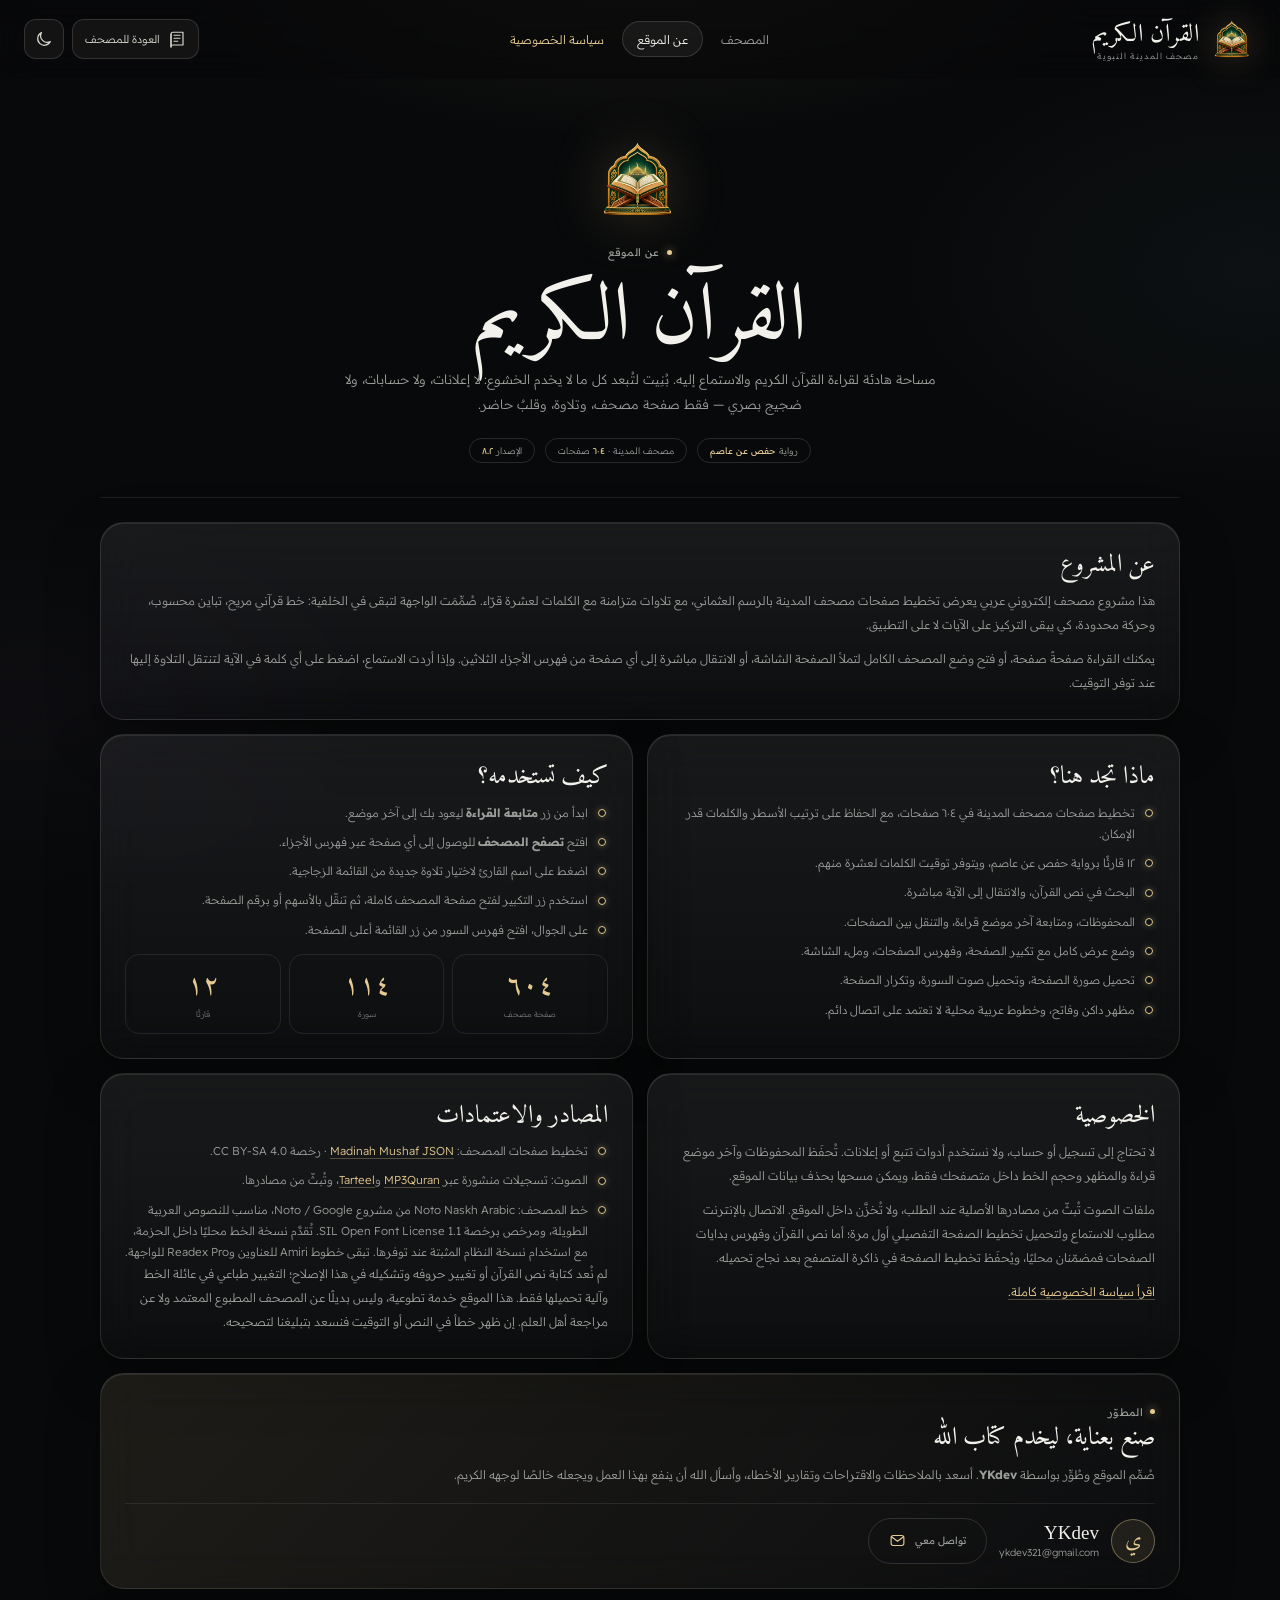
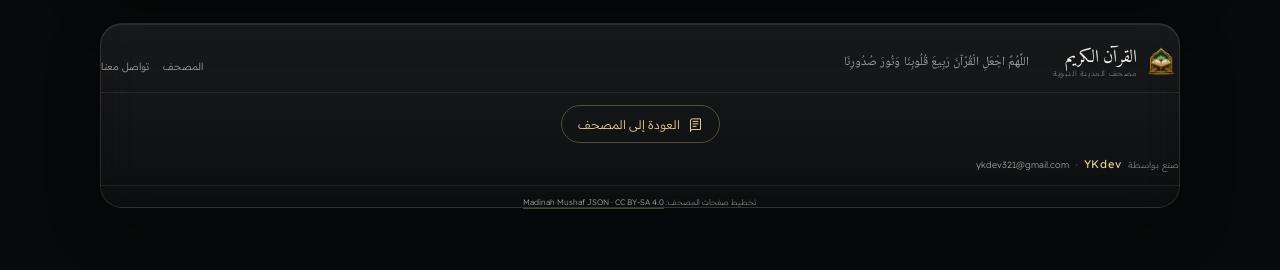
==== commit 3fd42da4: "Update to v8.3 - Fix hadith offline self-eviction (service-worker, hadith.js, app.js) - Fix tafsir r" ====
--- a/about.html
+++ b/about.html
@@ -5,7 +5,7 @@
 <meta charset="utf-8"/>
 <meta content="width=device-width, initial-scale=1, viewport-fit=cover" name="viewport"/>
 <meta content="#08090a" name="theme-color"/>
-<meta content="8.1.0" name="application-version"/>
+<meta content="8.3.0" name="application-version"/>
 <meta content="عن القرآن الكريم — مصحف إلكتروني يجمع القراءة والتلاوة المتزامنة مع الكلمات وفهرس الصفحات، من تطوير YKdev." name="description"/>
 <meta content="dark light" name="color-scheme"/>
 <title>عن الموقع | القرآن الكريم</title>
@@ -53,7 +53,7 @@
 <div class="about-meta">
 <span>رواية <strong>حفص عن عاصم</strong></span>
 <span>مصحف المدينة · <strong>٦٠٤</strong> صفحات</span>
-<span>الإصدار <strong>٨.١</strong></span>
+<span>الإصدار <strong>٨.٢</strong></span>
 </div>
 </section>
 <div class="about-grid">
--- a/assets/styles.css
+++ b/assets/styles.css
@@ -384,6 +384,7 @@
 .search-field input { width: 100%; min-width: 0; border: 0; outline: 0; background: transparent; color: var(--ink); font-size: 10.5px; }
 .search-field input::placeholder { color: var(--muted-2); }
 .surah-list { flex: 1; overflow-y: auto; padding-inline-end: 2px; scrollbar-width: thin; scrollbar-color: rgba(var(--accent-rgb), .25) transparent; }
+.surah-list .library-verse-heading { margin: 10px 4px 6px; }
 .surah-item {
   width: 100%;
   padding: 8px 7px;
@@ -1305,3 +1306,116 @@
 body.player-standalone .main-nav .nav-link[data-nav="listen"]{border-color:rgba(var(--accent-rgb),.35);background:rgba(var(--accent-rgb),.09);color:var(--accent)}
 @media(max-width:760px){body.player-standalone .home-dashboard{padding-top:10px}body.player-standalone .dashboard-main{padding:15px;border-radius:20px}body.player-standalone .player-studio-grid{grid-template-columns:1fr 1fr;grid-template-areas:"center center" "surahs reciters";min-height:0}body.player-standalone .studio-list{max-height:250px}}
 @media(max-width:520px){.player-entry-card{padding:16px;gap:13px}.player-entry-art{width:62px;height:62px;flex-basis:62px;font-size:27px}.player-entry-copy h3{font-size:20px}body.player-standalone .player-studio-grid{grid-template-columns:1fr;grid-template-areas:"center" "surahs" "reciters"}body.player-standalone .studio-list{max-height:235px}body.player-standalone .dashboard-header h2{font-size:25px}}
+
+/* ------------------------------------------------------------
+   Audio progress bars: visible filled track (v8.2)
+   ------------------------------------------------------------ */
+.progress-row input[type=range],
+.studio-progress-block input[type=range],
+.studio-volume-row input[type=range] {
+  -webkit-appearance: none;
+  appearance: none;
+  height: 5px;
+  border-radius: 999px;
+  background: rgba(255, 255, 255, .14);
+  outline-offset: 3px;
+}
+.progress-row input[type=range]::-webkit-slider-thumb,
+.studio-progress-block input[type=range]::-webkit-slider-thumb,
+.studio-volume-row input[type=range]::-webkit-slider-thumb {
+  -webkit-appearance: none;
+  appearance: none;
+  width: 13px;
+  height: 13px;
+  border: 0;
+  border-radius: 50%;
+  background: var(--accent-strong);
+  box-shadow: 0 0 0 4px rgba(var(--accent-rgb), .18);
+  cursor: pointer;
+  transition: transform .15s ease;
+}
+.progress-row input[type=range]::-moz-range-thumb,
+.studio-progress-block input[type=range]::-moz-range-thumb,
+.studio-volume-row input[type=range]::-moz-range-thumb {
+  width: 13px;
+  height: 13px;
+  border: 0;
+  border-radius: 50%;
+  background: var(--accent-strong);
+  box-shadow: 0 0 0 4px rgba(var(--accent-rgb), .18);
+  cursor: pointer;
+}
+.progress-row input[type=range]::-moz-range-track,
+.studio-progress-block input[type=range]::-moz-range-track,
+.studio-volume-row input[type=range]::-moz-range-track { background: transparent; }
+.progress-row input[type=range]:hover::-webkit-slider-thumb,
+.studio-progress-block input[type=range]:hover::-webkit-slider-thumb { transform: scale(1.18); }
+.progress-row input[type=range]:disabled,
+.studio-progress-block input[type=range]:disabled { opacity: .45; }
+
+/* ------------------------------------------------------------
+   Links from the dashboard to the dedicated pages (v8.2)
+   ------------------------------------------------------------ */
+.dashboard-page-link { margin-top: 13px; min-height: 38px; font-size: 10.5px; }
+
+/* ------------------------------------------------------------
+   Hadith page (v8.2)
+   ------------------------------------------------------------ */
+.hadith-page { padding-bottom: 40px; }
+.hadith-hero h1 span { color: var(--accent); }
+.hadith-panel { margin: 26px 0 34px; padding: 22px; border-radius: 24px; }
+.hadith-controls { display: grid; grid-template-columns: minmax(170px, .8fr) minmax(200px, 1.2fr); gap: 10px; margin-bottom: 14px; }
+.hadith-page .hadith-layout { grid-template-columns: minmax(150px, .7fr) minmax(0, 1.6fr); }
+.hadith-page .hadith-list { max-height: 56vh; }
+.hadith-page .hadith-reading-card p { font-size: 15px; }
+.hadith-actions { display: flex; gap: 8px; margin-top: 14px; }
+.hadith-actions .btn { min-height: 34px; padding: 0 14px; font-size: 10px; }
+@media (max-width: 640px) { .hadith-controls { grid-template-columns: 1fr; } .hadith-page .hadith-list { max-height: 180px; } }
+
+/* ------------------------------------------------------------
+   Mushaf + tafsir page (v8.2)
+   ------------------------------------------------------------ */
+.tafsir-page { padding-bottom: 40px; }
+.tafsir-shell { padding-top: 18px; }
+.tafsir-tools { display: flex; align-items: center; justify-content: space-between; gap: 16px; flex-wrap: wrap; padding: 13px 18px; border-radius: 20px; }
+.tafsir-tools-title { display: grid; gap: 5px; min-width: 220px; flex: 1 1 260px; }
+.tafsir-tools-title strong { color: var(--muted); font-size: 10.5px; font-weight: 400; line-height: 1.8; }
+.tafsir-tools-controls { display: flex; align-items: flex-end; gap: 10px; flex-wrap: wrap; }
+.tafsir-tools-controls .dashboard-select-label { min-width: 140px; }
+.tafsir-tools-controls .tool-group { padding-bottom: 2px; }
+.tafsir-tools-controls .page-jump { padding-bottom: 2px; }
+.tafsir-layout { display: grid; grid-template-columns: minmax(0, 1.5fr) minmax(320px, .95fr); gap: 16px; align-items: start; margin-top: 16px; }
+.tafsir-mushaf-column { min-width: 0; display: flex; flex-direction: column; gap: 12px; }
+.tafsir-mushaf-column .mushaf-page { min-height: 880px; }
+.tafsir-page-actions { justify-content: space-between; }
+.tafsir-page-status { display: inline-flex; align-items: center; color: var(--muted-2); font-size: 9px; }
+.tafsir-side {
+  position: sticky;
+  top: 96px;
+  display: flex;
+  flex-direction: column;
+  max-height: calc(100vh - 128px);
+  padding: 15px;
+  border-radius: 24px;
+}
+.tafsir-side-head { display: flex; align-items: center; justify-content: space-between; gap: 10px; padding-bottom: 11px; border-bottom: 1px solid var(--rule); }
+.tafsir-side-head strong { display: block; margin-top: 4px; color: var(--ink); font-family: var(--serif); font-size: 19px; font-weight: 400; }
+.tafsir-side-count { color: var(--muted-2); font-size: 8.5px; white-space: nowrap; }
+.tafsir-entries { margin-top: 12px; overflow-y: auto; display: flex; flex-direction: column; gap: 10px; padding-inline-end: 3px; scrollbar-width: thin; scrollbar-color: rgba(var(--accent-rgb), .25) transparent; }
+.tafsir-entry { border: 1px solid var(--rule); border-radius: 16px; padding: 13px 14px; background: rgba(255, 255, 255, .02); scroll-margin-top: 6px; transition: border-color .2s, background-color .2s; }
+.tafsir-entry.active { border-color: rgba(var(--accent-rgb), .5); background: rgba(var(--accent-rgb), .07); }
+.tafsir-entry header { display: flex; align-items: center; justify-content: space-between; gap: 8px; }
+.tafsir-entry-ref { color: var(--accent); font-size: 9.5px; }
+.tafsir-entry-source { color: var(--muted-2); font-size: 7.5px; white-space: nowrap; }
+.tafsir-entry .entry-verse { margin: 9px 0 0; color: var(--ink); font: 17px/2 var(--quran); }
+.tafsir-entry .entry-tafsir { margin: 8px 0 0; padding-top: 9px; border-top: 1px dashed var(--rule); color: var(--ink-soft); font: 12.5px/2.05 var(--quran); white-space: pre-wrap; }
+@media (max-width: 1020px) {
+  .tafsir-layout { grid-template-columns: 1fr; }
+  .tafsir-side { position: static; max-height: none; }
+  .tafsir-entries { max-height: 60vh; }
+  .tafsir-mushaf-column .mushaf-page { min-height: 0; }
+}
+@media (max-width: 640px) {
+  .tafsir-tools { padding: 11px 13px; }
+  .tafsir-tools-controls .dashboard-select-label { min-width: 120px; flex: 1 1 130px; }
+}
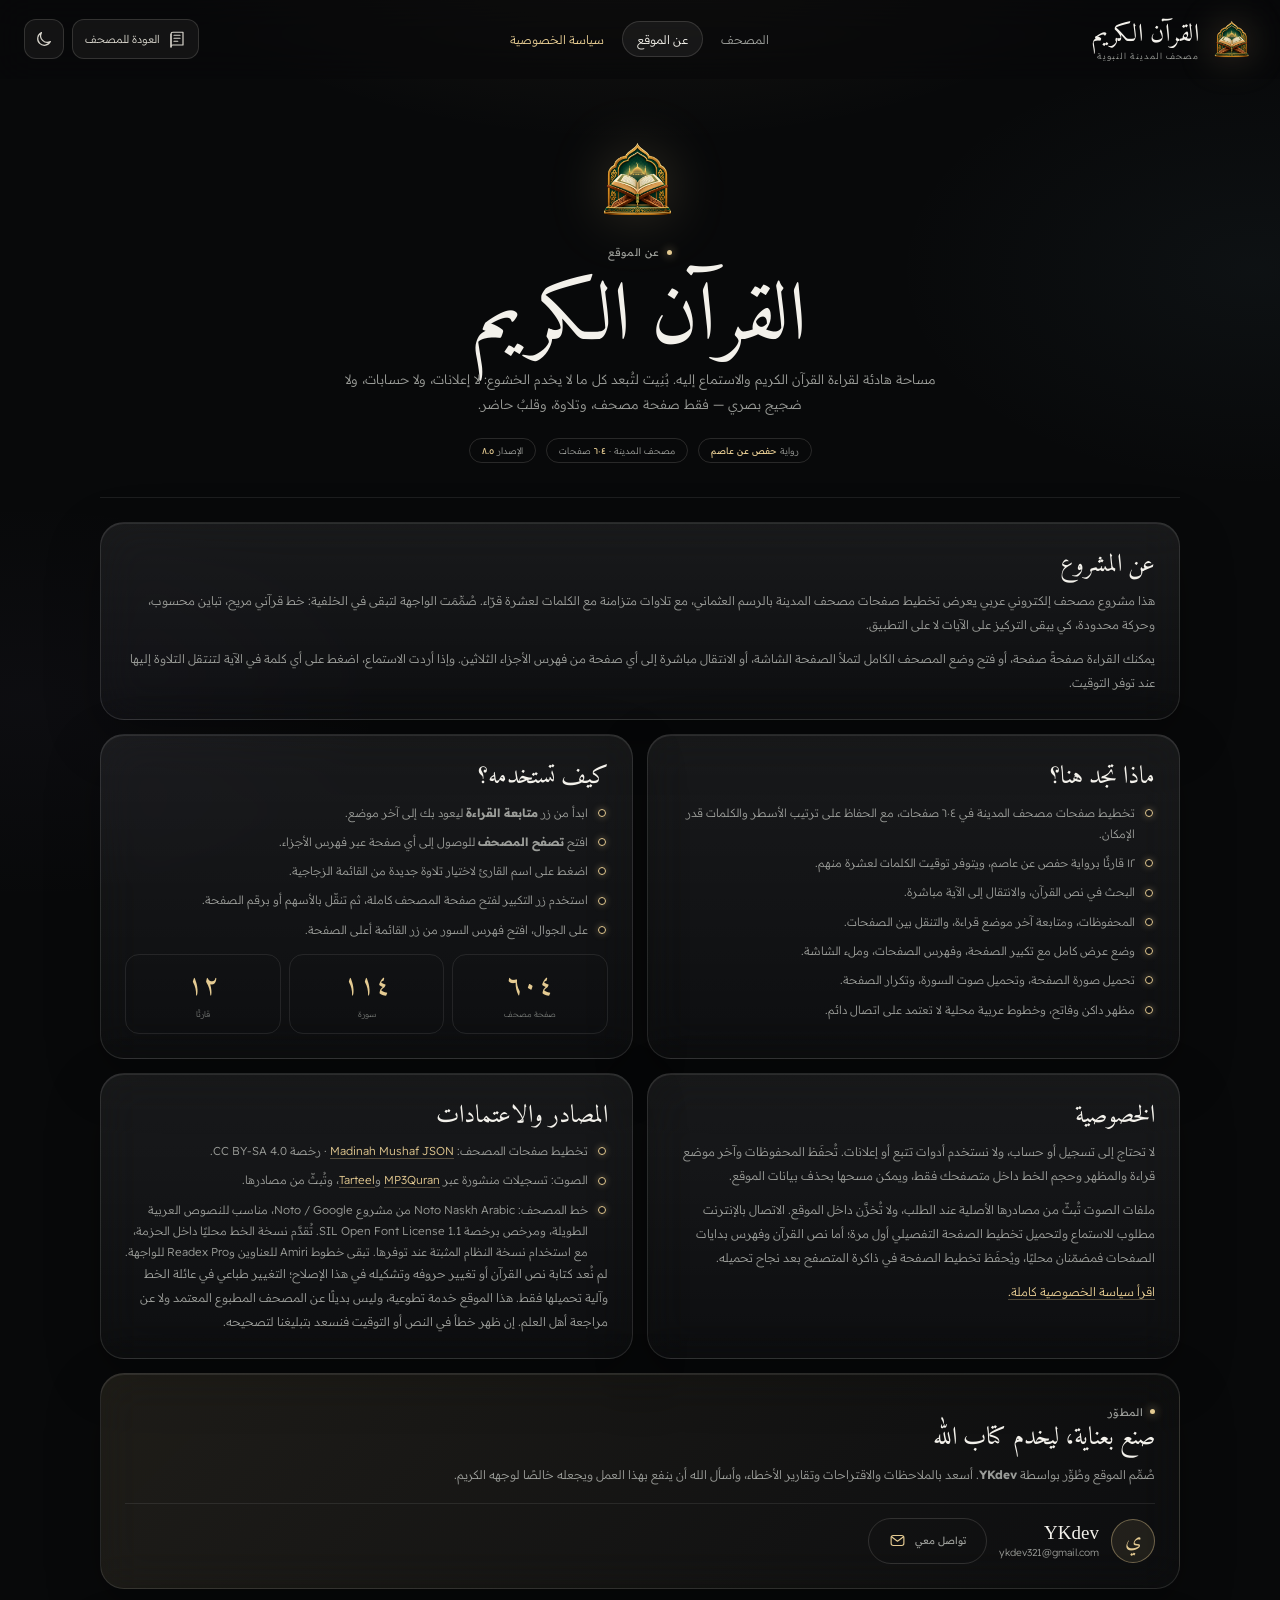
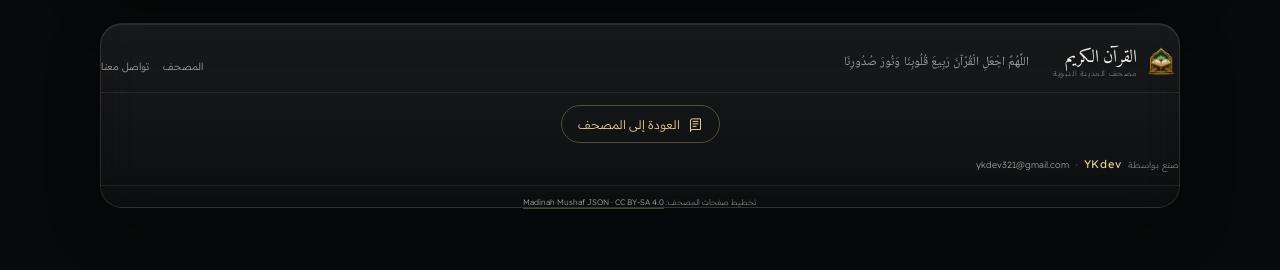
==== commit beff7aa1: "v8.5: keep recitation playing across pages, social share cards, actionable audio errors - Audio sess" ====
--- a/about.html
+++ b/about.html
@@ -5,7 +5,22 @@
 <meta charset="utf-8"/>
 <meta content="width=device-width, initial-scale=1, viewport-fit=cover" name="viewport"/>
 <meta content="#08090a" name="theme-color"/>
-<meta content="8.3.0" name="application-version"/>
+<meta content="8.5.0" name="application-version"/>
+<meta property="og:site_name" content="مشكاة"/>
+<meta property="og:type" content="website"/>
+<meta property="og:locale" content="ar_AR"/>
+<meta property="og:title" content="عن الموقع | القرآن الكريم"/>
+<meta property="og:description" content="عن القرآن الكريم — مصحف إلكتروني يجمع القراءة والتلاوة المتزامنة مع الكلمات وفهرس الصفحات، من تطوير YKdev."/>
+<meta property="og:url" content="https://quran-meshkah.pages.dev/about"/>
+<meta property="og:image" content="https://quran-meshkah.pages.dev/icons/og-cover.jpg"/>
+<meta property="og:image:width" content="1200"/>
+<meta property="og:image:height" content="630"/>
+<meta property="og:image:alt" content="شعار مشكاة — مصحف إلكتروني للقرآن الكريم"/>
+<meta name="twitter:card" content="summary_large_image"/>
+<meta name="twitter:title" content="عن الموقع | القرآن الكريم"/>
+<meta name="twitter:description" content="عن القرآن الكريم — مصحف إلكتروني يجمع القراءة والتلاوة المتزامنة مع الكلمات وفهرس الصفحات، من تطوير YKdev."/>
+<meta name="twitter:image" content="https://quran-meshkah.pages.dev/icons/og-cover.jpg"/>
+
 <meta content="عن القرآن الكريم — مصحف إلكتروني يجمع القراءة والتلاوة المتزامنة مع الكلمات وفهرس الصفحات، من تطوير YKdev." name="description"/>
 <meta content="dark light" name="color-scheme"/>
 <title>عن الموقع | القرآن الكريم</title>
@@ -53,7 +68,7 @@
 <div class="about-meta">
 <span>رواية <strong>حفص عن عاصم</strong></span>
 <span>مصحف المدينة · <strong>٦٠٤</strong> صفحات</span>
-<span>الإصدار <strong>٨.٢</strong></span>
+<span>الإصدار <strong>٨.٥</strong></span>
 </div>
 </section>
 <div class="about-grid">
@@ -136,5 +151,6 @@
 </main>
 <div aria-live="polite" class="toast" id="toast" role="status"></div>
 <script defer="" src="assets/about.js"></script>
+<script defer="" src="assets/audio-continuity.js"></script>
 </body>
 </html>
--- a/assets/styles.css
+++ b/assets/styles.css
@@ -361,7 +361,7 @@
 .panel-heading h2 { margin: 3px 0 0; color: var(--ink); font-family: var(--serif); font-size: 23px; font-weight: 400; line-height: 1.3; }
 .surah-count { width: 40px; height: 40px; flex: 0 0 40px; display: grid; place-items: center; border: 1px solid rgba(var(--accent-rgb), .3); border-radius: 50%; background: rgba(var(--accent-rgb), .06); color: var(--accent); font-size: 11px; }
 .library-close { display: none; }
-.library-tabs { display: grid; grid-template-columns: 1fr 1fr; gap: 3px; padding: 3px; border: 1px solid var(--rule); border-radius: 13px; background: rgba(0, 0, 0, .18); }
+.library-tabs { display: grid; grid-template-columns: 1fr 1fr 1.3fr; gap: 3px; padding: 3px; border: 1px solid var(--rule); border-radius: 13px; background: rgba(0, 0, 0, .18); }
 .library-tab { min-height: 36px; border: 1px solid transparent; border-radius: 10px; background: transparent; color: var(--muted); font-size: 10.5px; cursor: pointer; transition: .2s; }
 .library-tab:hover { color: var(--ink); }
 .library-tab.active { border-color: var(--faint); background: rgba(255, 255, 255, .07); color: var(--ink); }
@@ -1419,3 +1419,96 @@
   .tafsir-tools { padding: 11px 13px; }
   .tafsir-tools-controls .dashboard-select-label { min-width: 120px; flex: 1 1 130px; }
 }
+
+/* First-visit onboarding tour */
+.tour-catch { position: fixed; inset: 0; z-index: 150; background: transparent; }
+.tour-spotlight { position: fixed; z-index: 151; pointer-events: none; border-radius: 14px; box-shadow: 0 0 0 9999px rgba(4, 7, 8, .74); outline: 2px solid var(--accent); outline-offset: 3px; animation: tour-spotlight-pulse 1.6s ease-in-out infinite; }
+@keyframes tour-spotlight-pulse { 0%, 100% { outline-color: var(--accent); } 50% { outline-color: rgba(var(--accent-rgb), .35); } }
+.tour-card { position: fixed; z-index: 152; width: min(340px, calc(100vw - 32px)); padding: 18px 18px 14px; border-radius: 18px; background: var(--glass-strong); border: 1px solid var(--glass-border); box-shadow: var(--glass-shadow); backdrop-filter: blur(var(--blur)); -webkit-backdrop-filter: blur(var(--blur)); color: var(--ink); text-align: start; }
+.tour-card-eyebrow { display: block; margin-bottom: 6px; }
+.tour-card-title { margin: 0 0 8px; font-size: 19px; font-weight: 700; color: var(--accent-strong); }
+.tour-card-body { margin: 0 0 14px; font-size: 14.5px; line-height: 1.85; color: var(--ink-soft); }
+.tour-card-footer { display: flex; align-items: center; justify-content: space-between; gap: 10px; }
+.tour-card-counter { font-size: 12.5px; color: var(--muted); }
+.tour-card-next { min-width: 92px; }
+.tour-card-next:disabled { opacity: .55; cursor: wait; }
+.tour-skip { position: fixed; top: 12px; left: 50%; transform: translateX(-50%); z-index: 153; padding: 9px 22px; border-radius: 999px; border: 1px solid var(--glass-border); background: var(--glass-strong); color: var(--ink); font-family: var(--sans); font-size: 14px; font-weight: 600; cursor: pointer; box-shadow: var(--glass-shadow); backdrop-filter: blur(var(--blur)); -webkit-backdrop-filter: blur(var(--blur)); }
+.tour-skip:hover { color: var(--accent-strong); border-color: rgba(var(--accent-rgb), .45); }
+@media (prefers-reduced-motion: reduce) { .tour-spotlight { animation: none; } }
+
+/* ===== v8.5: cross-page mini player + actionable audio errors ===== */
+.continuity-bar {
+  position: fixed;
+  inset-inline: 12px;
+  bottom: calc(12px + env(safe-area-inset-bottom, 0px));
+  z-index: 85;
+  display: flex;
+  align-items: center;
+  gap: 10px;
+  max-width: 560px;
+  margin-inline: auto;
+  padding: 8px 10px;
+  border-radius: 16px;
+  background: var(--glass-strong);
+  border: 1px solid var(--glass-border);
+  box-shadow: var(--glass-shadow);
+  backdrop-filter: blur(var(--blur));
+  -webkit-backdrop-filter: blur(var(--blur));
+  color: var(--ink);
+  font-family: var(--sans);
+}
+body.has-continuity-bar { padding-bottom: 84px; }
+.continuity-toggle {
+  width: 40px;
+  height: 40px;
+  flex: 0 0 40px;
+  display: inline-grid;
+  place-items: center;
+  border: none;
+  border-radius: 50%;
+  background: var(--accent);
+  color: var(--accent-ink);
+  cursor: pointer;
+  transition: background-color .2s, transform .2s;
+}
+.continuity-toggle:hover { background: var(--accent-strong); transform: translateY(-1px); }
+.continuity-toggle svg { width: 19px; height: 19px; }
+.continuity-copy { flex: 1 1 auto; min-width: 0; display: flex; flex-direction: column; gap: 2px; }
+.continuity-copy strong { font-size: 13.5px; font-weight: 500; white-space: nowrap; overflow: hidden; text-overflow: ellipsis; }
+.continuity-copy small { color: var(--muted); font-size: 11px; line-height: 1.6; white-space: nowrap; overflow: hidden; text-overflow: ellipsis; }
+.continuity-bar.continuity-error .continuity-copy small { color: var(--rose); white-space: normal; }
+.continuity-time { color: var(--accent); font-size: 12px; font-variant-numeric: tabular-nums; flex: 0 0 auto; }
+.continuity-open, .continuity-close {
+  width: 32px;
+  height: 32px;
+  flex: 0 0 32px;
+  display: inline-grid;
+  place-items: center;
+  border: 1px solid var(--faint);
+  border-radius: 10px;
+  background: transparent;
+  color: var(--muted);
+  cursor: pointer;
+  transition: background-color .2s, border-color .2s, color .2s;
+}
+.continuity-open:hover, .continuity-close:hover { color: var(--accent-strong); border-color: rgba(var(--accent-rgb), .42); background: var(--wash); }
+.continuity-open svg, .continuity-close svg { width: 16px; height: 16px; }
+body.light-theme .continuity-bar { background: rgba(250, 247, 240, .94); border-color: rgba(23, 26, 24, .14); }
+
+.reader-message { display: flex; flex-wrap: wrap; align-items: center; gap: 6px 12px; justify-content: space-between; }
+.reader-message[hidden] { display: none; }
+.reader-message-text { flex: 1 1 220px; }
+.reader-message-actions { display: flex; gap: 8px; flex: 0 0 auto; }
+.reader-message-btn {
+  border: 1px solid rgba(var(--accent-rgb), .45);
+  border-radius: 10px;
+  background: rgba(var(--accent-rgb), .12);
+  color: var(--accent-strong);
+  padding: 5px 12px;
+  font-family: inherit;
+  font-size: 10.5px;
+  line-height: 1.6;
+  cursor: pointer;
+  transition: background-color .2s, border-color .2s;
+}
+.reader-message-btn:hover { background: rgba(var(--accent-rgb), .22); border-color: rgba(var(--accent-rgb), .65); }
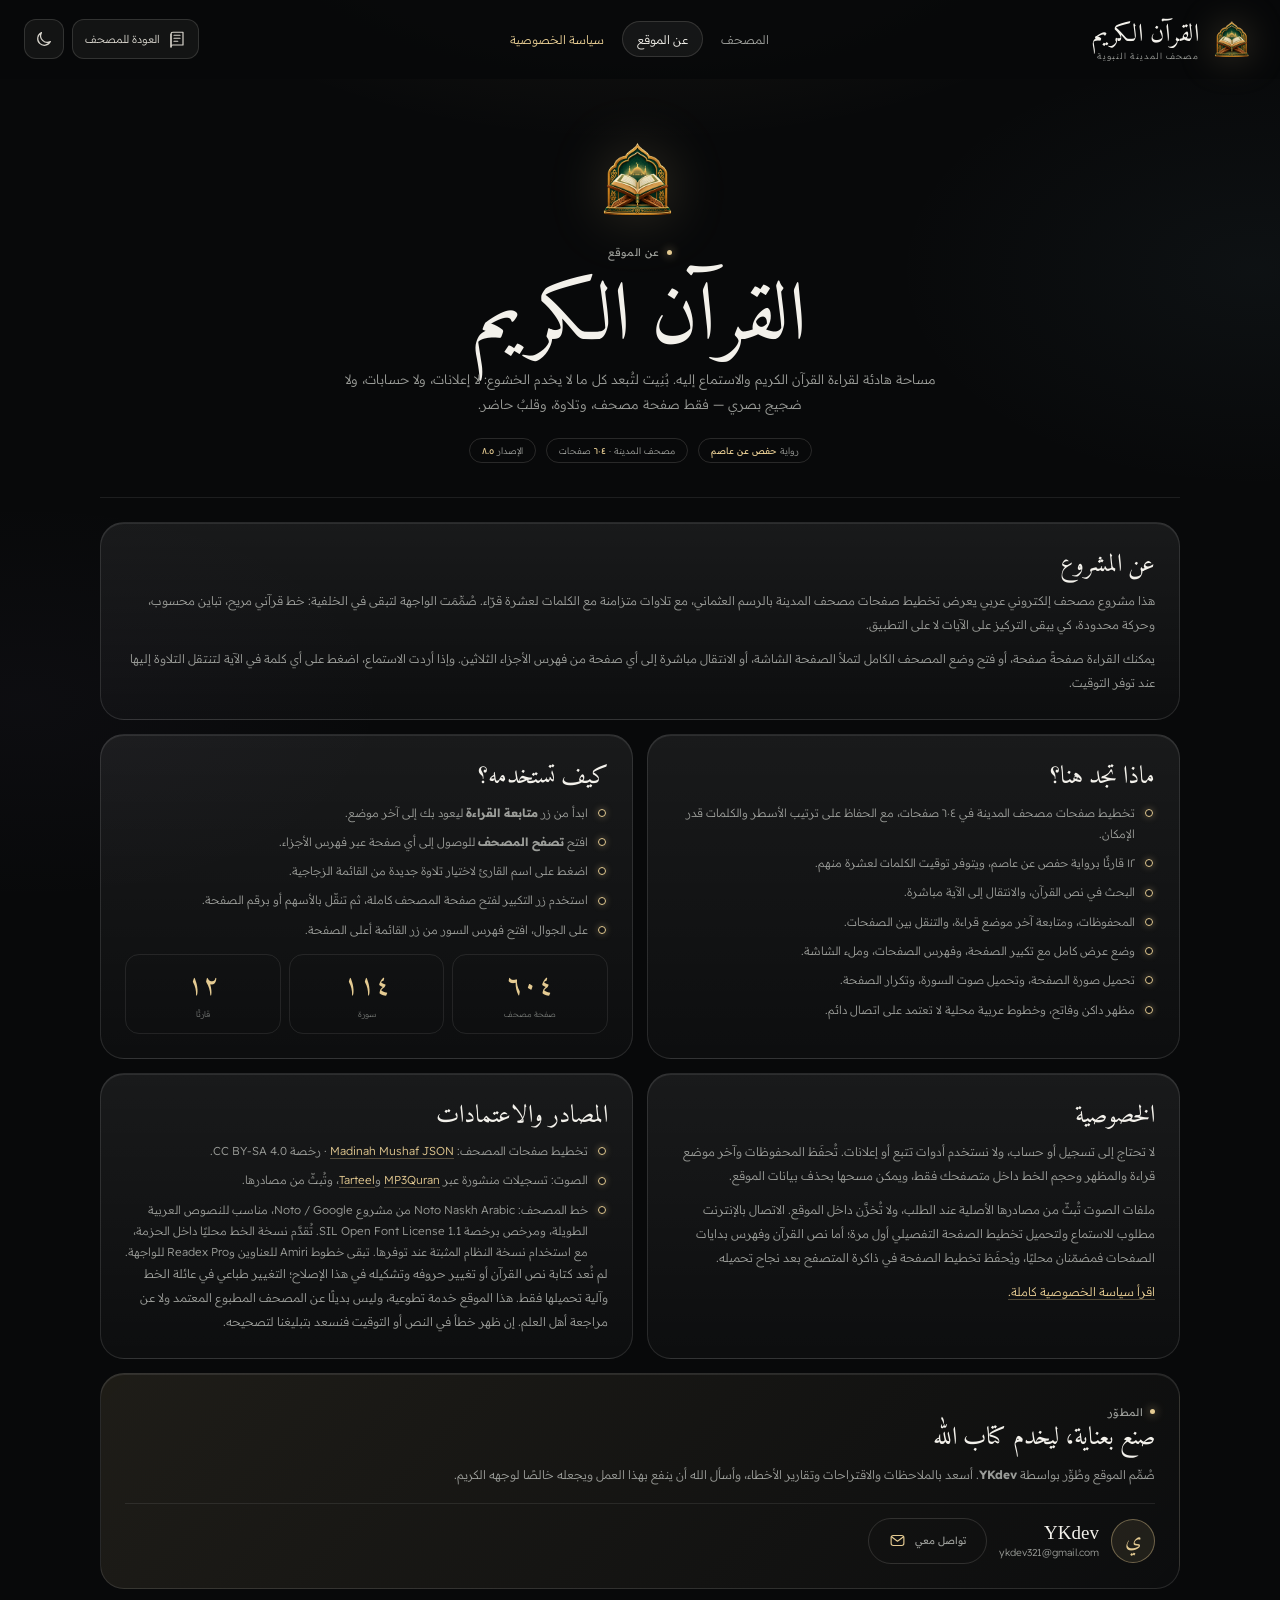
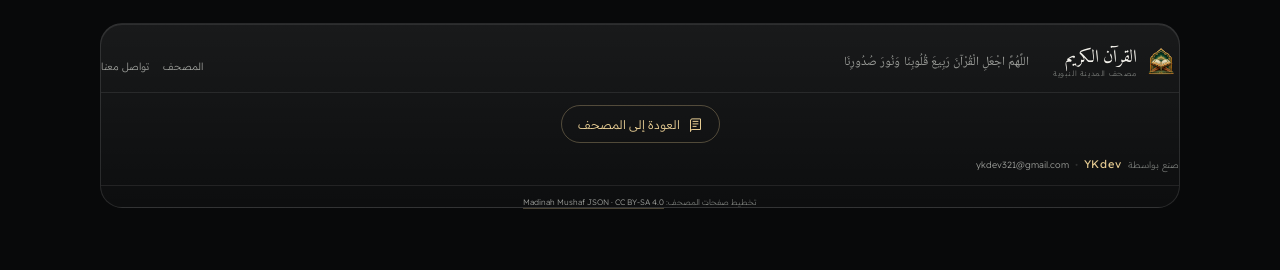
==== commit ab1abaaf: "Lite mode for weak devices, staged mushaf page download (3 surahs per minute, current surah first), " ====
--- a/about.html
+++ b/about.html
@@ -27,6 +27,7 @@
 <link href="icons/favicon.svg" rel="icon" type="image/svg+xml"/>
 <link href="manifest.webmanifest" rel="manifest"/>
 <link as="font" crossorigin="" href="assets/fonts/readex-pro-ar.woff2" rel="preload" type="font/woff2"/>
+<script>(function(){try{var d=document.documentElement,q=new URLSearchParams(location.search).get('lite'),K='mishkat.lite.v1';if(q==='1'||q==='0')localStorage.setItem(K,q);else if(q==='auto')localStorage.removeItem(K);var o=localStorage.getItem(K),c=navigator.connection||{},m=navigator.deviceMemory,h=navigator.hardwareConcurrency,r=window.matchMedia&&matchMedia('(prefers-reduced-motion: reduce)').matches,lite=o==='1'?true:o==='0'?false:!!((m&&m<4)||(h&&h<=2)||c.saveData||r);if(lite)d.classList.add('lite')}catch(e){}})();</script>
 <link href="assets/styles.css" rel="stylesheet"/>
 </head>
 <body class="about-page">
@@ -46,7 +47,7 @@
 <svg class="mirror-icon"><use href="#i-arrow"></use></svg>
 </a>
 <a aria-label="القرآن الكريم — الصفحة الرئيسية" class="brand" href="index.html">
-<img alt="" class="brand-logo" height="46" src="icons/logo-mishkat.png" width="46"/>
+<img alt="" class="brand-logo" height="46" src="icons/logo-mishkat-256.png" width="46"/>
 <span class="brand-copy"><strong>القرآن الكريم</strong><small>مصحف المدينة النبوية</small></span>
 </a>
 <nav aria-label="التنقل الرئيسي" class="main-nav">
@@ -61,7 +62,7 @@
 </header>
 <main class="about-shell">
 <section aria-labelledby="about-title" class="about-hero">
-<img alt="" class="about-logo" height="92" src="icons/logo-mishkat.png" width="92"/>
+<img alt="" class="about-logo" height="92" src="icons/logo-mishkat-256.png" width="92"/>
 <span class="eyebrow"><span class="eyebrow-dot"></span> عن الموقع</span>
 <h1 id="about-title">القرآن الكريم</h1>
 <p>مساحة هادئة لقراءة القرآن الكريم والاستماع إليه. بُنِيت لتُبعد كل ما لا يخدم الخشوع: لا إعلانات، ولا حسابات، ولا ضجيج بصري — فقط صفحة مصحف، وتلاوة، وقلبٌ حاضر.</p>
@@ -136,7 +137,7 @@
 </div>
 <footer class="site-footer about-footer glass-panel">
 <div class="footer-brand">
-<img alt="" height="34" src="icons/logo-mishkat.png" width="34"/>
+<img alt="" height="34" src="icons/logo-mishkat-256.png" width="34"/>
 <div><strong>القرآن الكريم</strong><small>مصحف المدينة النبوية</small></div>
 </div>
 <p class="footer-dua">اللَّهُمَّ اجْعَلِ الْقُرْآنَ رَبِيعَ قُلُوبِنَا وَنُورَ صُدُورِنَا</p>
--- a/assets/styles.css
+++ b/assets/styles.css
@@ -1512,3 +1512,12 @@
   transition: background-color .2s, border-color .2s;
 }
 .reader-message-btn:hover { background: rgba(var(--accent-rgb), .22); border-color: rgba(var(--accent-rgb), .65); }
+
+
+/* Lite mode (weak devices only: <4GB RAM, <=2 CPU cores, data saver or reduced motion).
+   Same layout and colours; blur, motion and heavy shadows are switched off. */
+html.lite *, html.lite *::before, html.lite *::after { animation: none !important; transition: none !important; -webkit-backdrop-filter: none !important; backdrop-filter: none !important; scroll-behavior: auto !important; }
+html.lite .hero-aura { filter: none !important; }
+html.lite body { --glass-shadow: inset 0 1px 0 rgba(255, 255, 255, .09); }
+html.lite body.light-theme { --glass-shadow: inset 0 1px 0 rgba(255, 255, 255, .85); }
+html.lite body:not(.light-theme) .topbar { background: rgba(8, 9, 10, .86); }
